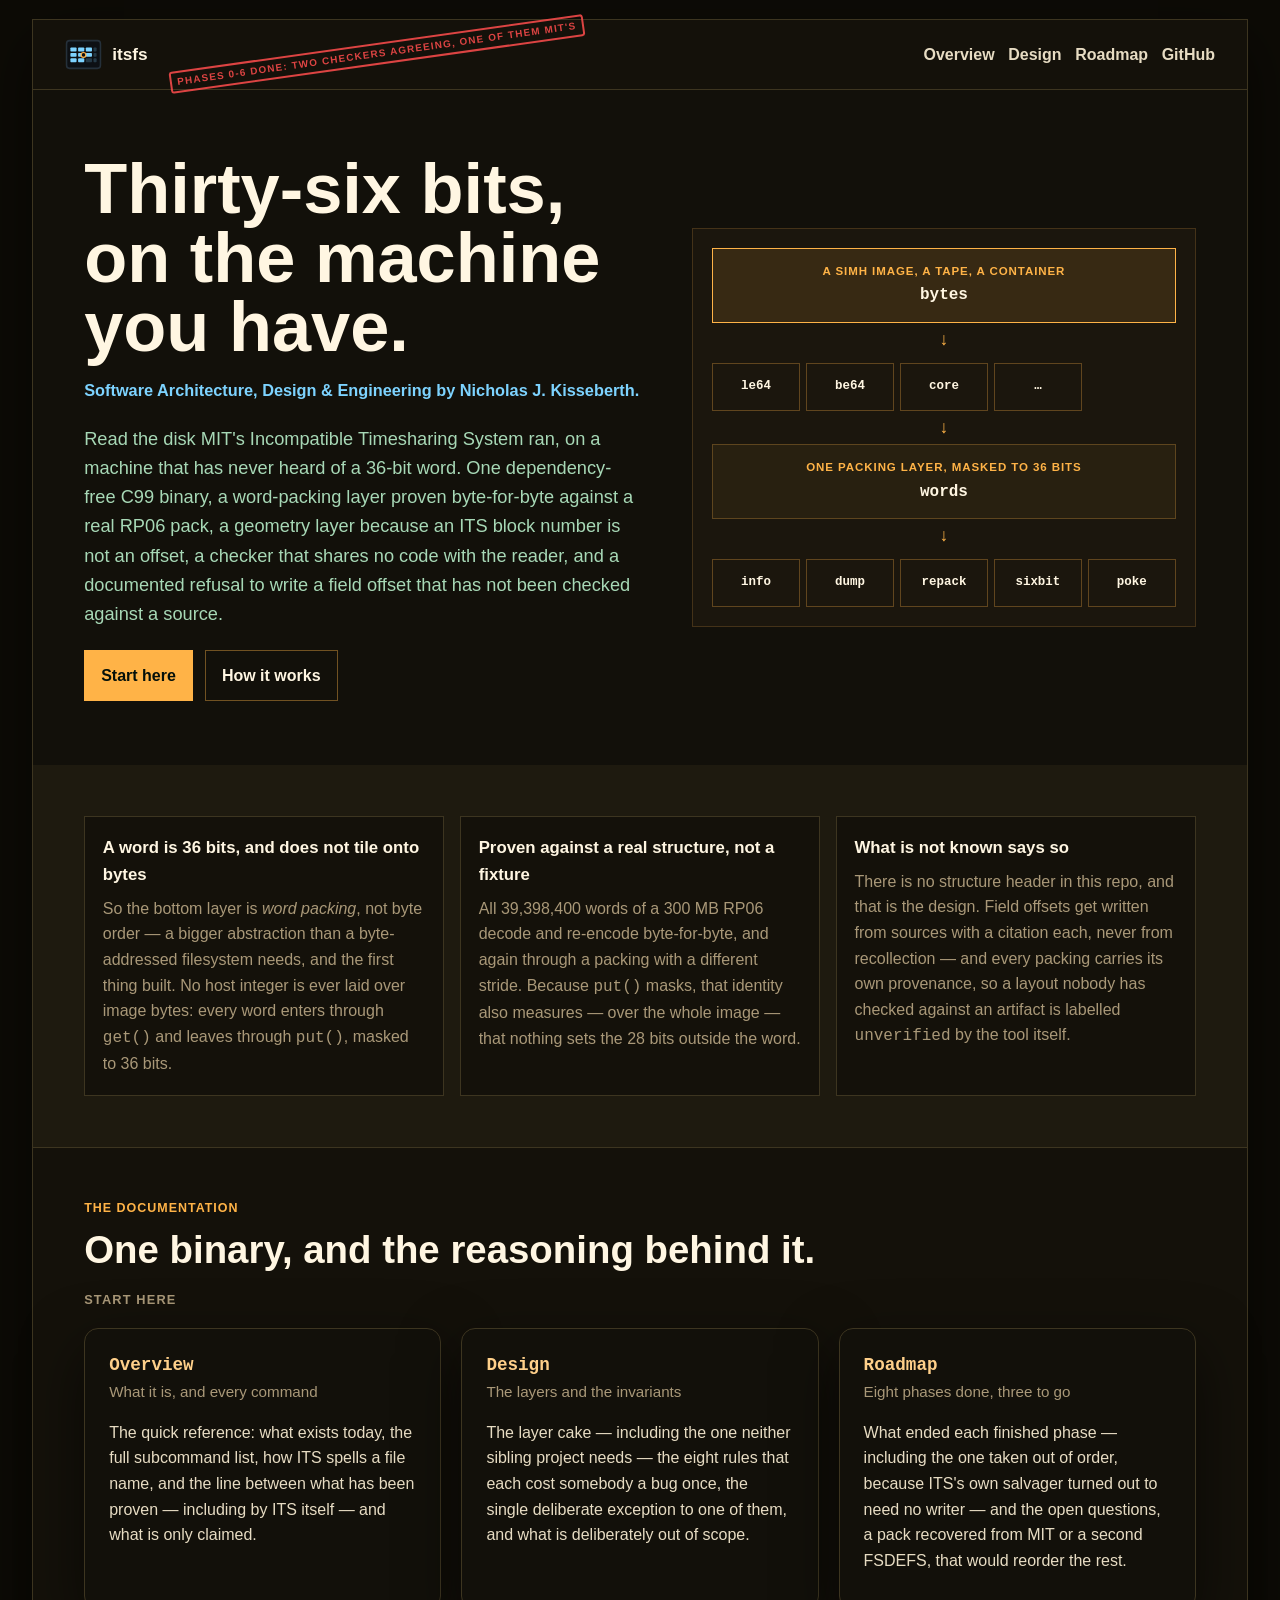
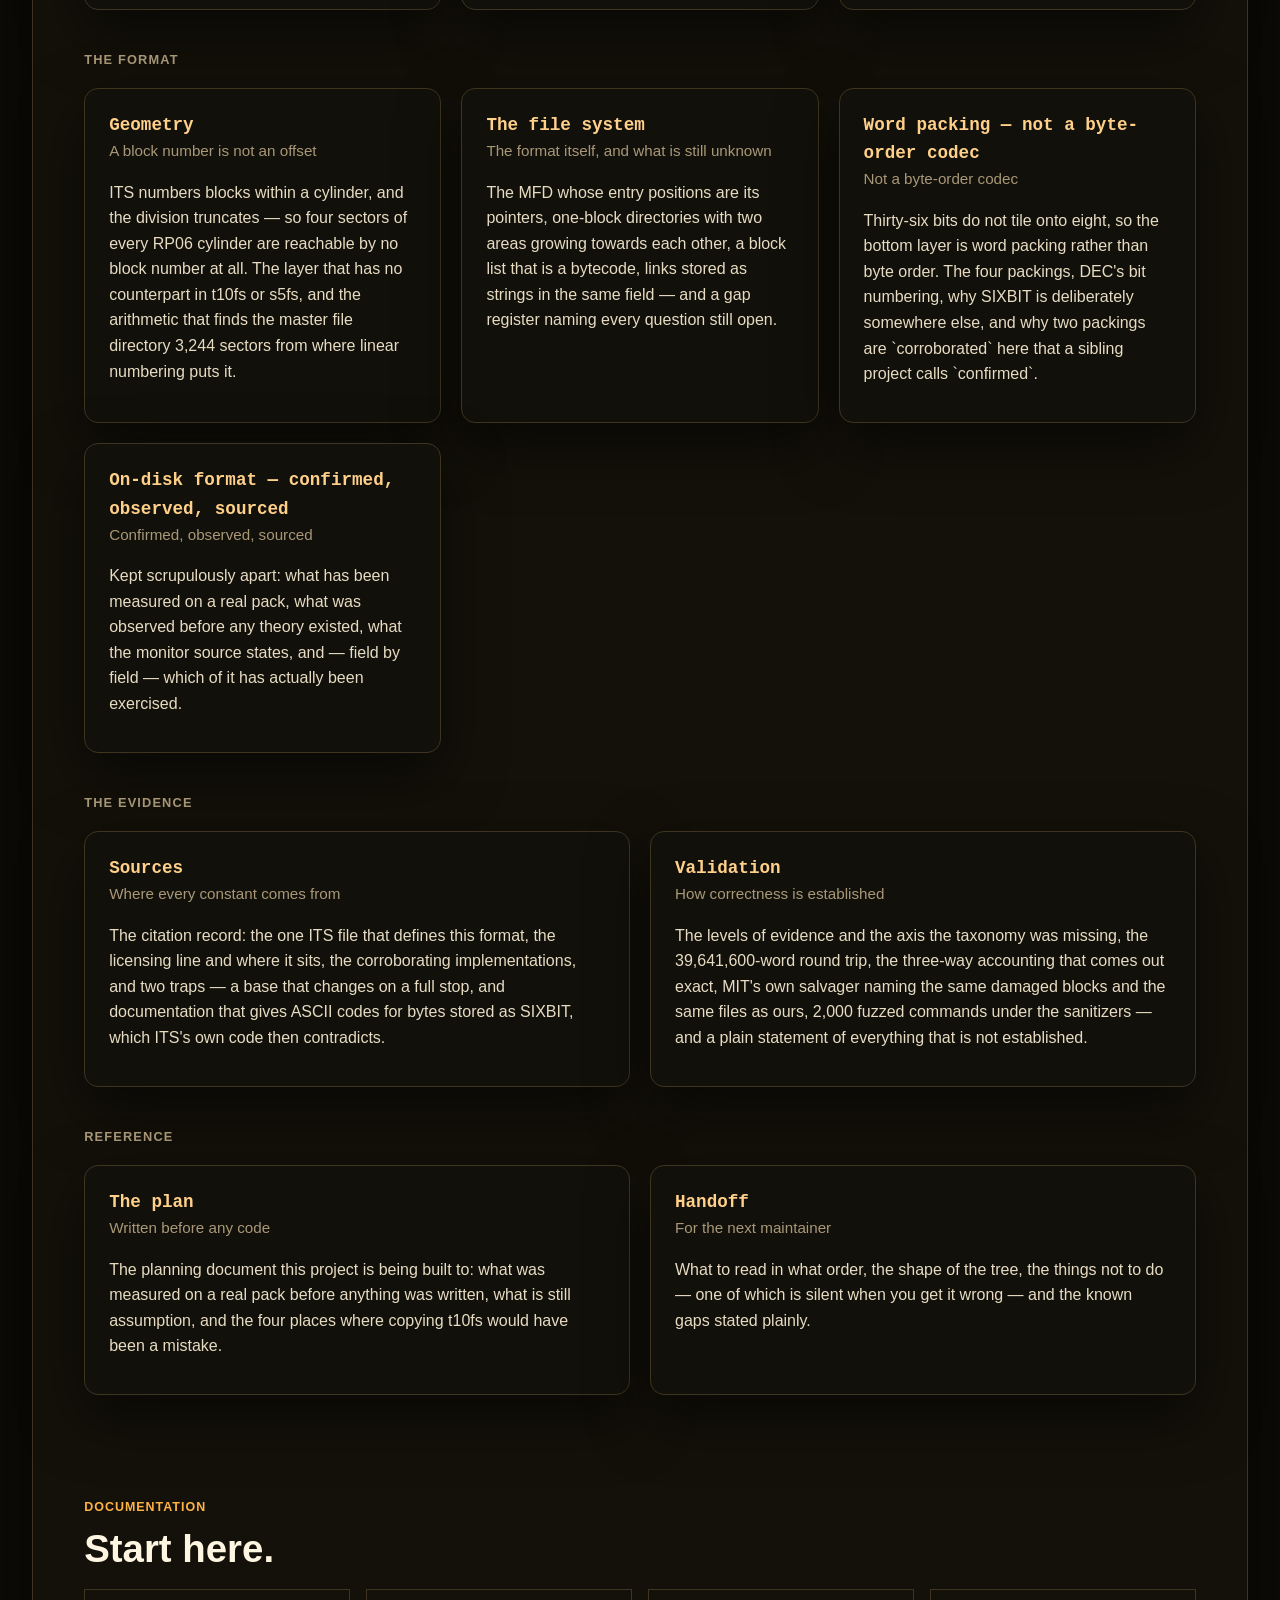
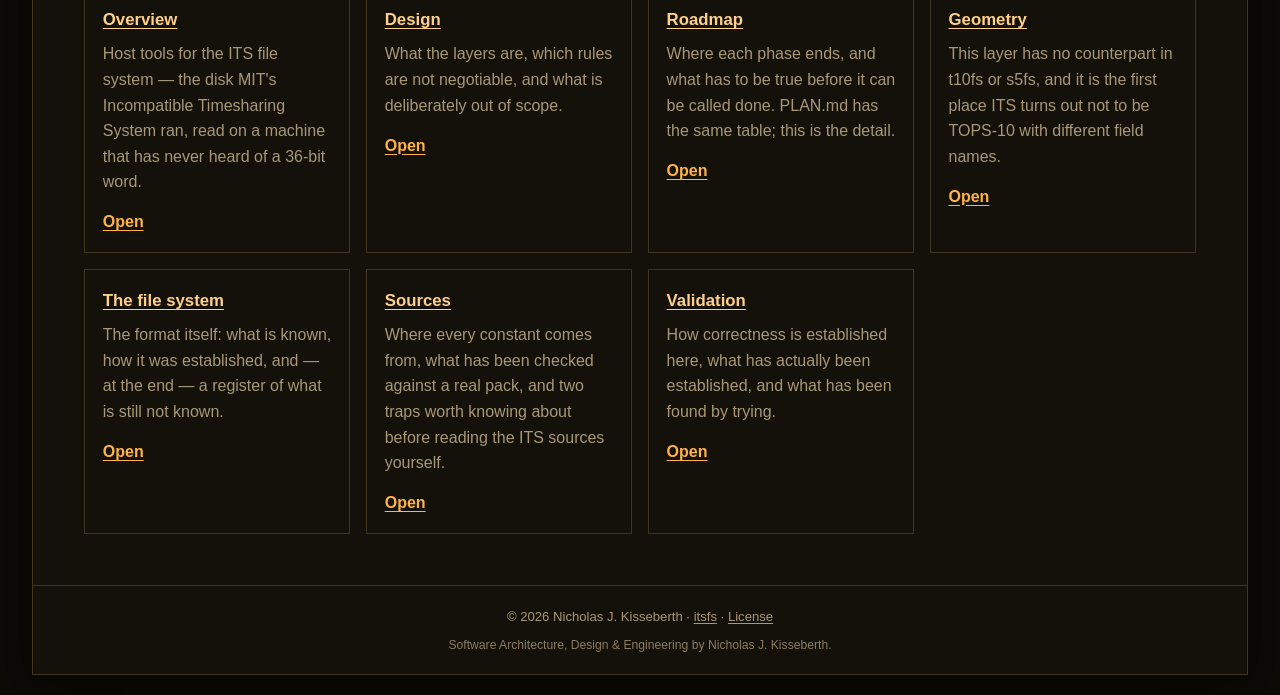
==== gh-pages/public/index.html @ bb32f574 "phase 6: manifest, verify, and a shell `manifest` fingerprints a pack -- one line per directory, fil" ====
<!doctype html>
<html lang="en">
<head>
  <meta charset="utf-8">
  <meta name="viewport" content="width=device-width, initial-scale=1">
  <title>itsfs | Tools for the TOPS-10 disk file structure</title>
  <meta name="description" content="Read the disk MIT&#x27;s Incompatible Timesharing System ran, on a machine that has never heard of a 36-bit word. One dependency-free C99 binary, a word-packing layer proven byte-for-byte against a real RP06 pack, a geometry layer because an ITS block number is not an offset, a checker that shares no code with the reader, and a documented refusal to write a field offset that has not been checked against a source.">
  <link rel="stylesheet" href="assets/site.css">
</head>
<body class="site-home">
  <a class="skip-link" href="#main-content">Skip to main content</a>
  <div class="page-shell">
    <header class="site-header">
      <a class="brand" href="index.html">
        <img class="brand__icon" src="assets/logo-itsfs.svg" alt="" aria-hidden="true">
        <span class="brand__name">itsfs</span><span class="brand__badge">phases 0-6 done: two checkers agreeing, one of them MIT&#x27;s</span>
      </a>
      <nav class="top-nav" aria-label="Primary">
        <a href="overview/index.html">Overview</a>
        <a href="design/index.html">Design</a>
        <a href="roadmap/index.html">Roadmap</a>
        <a href="https://github.com/nyxcraft/itsfs">GitHub</a>
      </nav>
    </header>

    <main id="main-content" tabindex="-1">
      <section class="hero">
        <div class="hero__copy">
          <h1>Thirty-six bits, on the machine you have.</h1>
          <div class="hero__attr"><p>Software Architecture, Design &amp; Engineering by Nicholas J. Kisseberth.</p></div>
          <p class="hero__lede">Read the disk MIT&#x27;s Incompatible Timesharing System ran, on a machine that has never heard of a 36-bit word. One dependency-free C99 binary, a word-packing layer proven byte-for-byte against a real RP06 pack, a geometry layer because an ITS block number is not an offset, a checker that shares no code with the reader, and a documented refusal to write a field offset that has not been checked against a source.</p>
          <div class="hero__actions">
            <a class="button button--primary" href="overview/index.html">Start here</a>
            <a class="button" href="design/index.html">How it works</a>
          </div>
        </div>
        <div class="hero__visual" role="img" aria-label="A disk image enters as bytes, passes through a pluggable word-packing layer that turns it into 36-bit words, and every tool above that layer sees words rather than bytes. The structure layer above it is not written yet, on purpose.">
          <div class="flow">
            <div class="flow__node flow__node--hub"><span>a SIMH image, a tape, a container</span><strong>bytes</strong></div>
            <div class="flow__arrow" aria-hidden="true">↓</div>
            <div class="flow__fan">
              <span>le64</span><span>be64</span><span>core</span><span>…</span>
            </div>
            <div class="flow__arrow" aria-hidden="true">↓</div>
            <div class="flow__node"><span>one packing layer, masked to 36 bits</span><strong>words</strong></div>
            <div class="flow__arrow" aria-hidden="true">↓</div>
            <div class="flow__fan">
              <span>info</span><span>dump</span><span>repack</span><span>sixbit</span><span>poke</span>
            </div>
          </div>
        </div>
      </section>

      <section class="feature-strip" aria-label="Core ideas">
        <article>
          <h2>A word is 36 bits, and does not tile onto bytes</h2>
          <p>So the bottom layer is <em>word packing</em>, not byte order — a bigger abstraction than a byte-addressed filesystem needs, and the first thing built. No host integer is ever laid over image bytes: every word enters through <code>get()</code> and leaves through <code>put()</code>, masked to 36 bits.</p>
        </article>
        <article>
          <h2>Proven against a real structure, not a fixture</h2>
          <p>All 39,398,400 words of a 300 MB RP06 decode and re-encode byte-for-byte, and again through a packing with a different stride. Because <code>put()</code> masks, that identity also measures — over the whole image — that nothing sets the 28 bits outside the word.</p>
        </article>
        <article>
          <h2>What is not known says so</h2>
          <p>There is no structure header in this repo, and that is the design. Field offsets get written from sources with a citation each, never from recollection — and every packing carries its own provenance, so a layout nobody has checked against an artifact is labelled <code>unverified</code> by the tool itself.</p>
        </article>
      </section>

      <section class="docs-panel">
        <div class="section-heading">
          <p class="eyebrow">The documentation</p>
          <h2>One binary, and the reasoning behind it.</h2>
        </div>
        <div class="tool-catalog">
      <section class="tool-group">
        <h3 class="tool-group__title">Start here</h3>
        <div class="tool-grid">
          <article class="tool-card">
            <h4><a href="overview/index.html">Overview</a></h4>
            <p class="tool-card__tagline">What it is, and every command</p>
            <p>The quick reference: what exists today, the full subcommand list, how ITS spells a file name, and the line between what has been proven — including by ITS itself — and what is only claimed.</p>
          </article>
          <article class="tool-card">
            <h4><a href="design/index.html">Design</a></h4>
            <p class="tool-card__tagline">The layers and the invariants</p>
            <p>The layer cake — including the one neither sibling project needs — the eight rules that each cost somebody a bug once, the single deliberate exception to one of them, and what is deliberately out of scope.</p>
          </article>
          <article class="tool-card">
            <h4><a href="roadmap/index.html">Roadmap</a></h4>
            <p class="tool-card__tagline">Eight phases done, three to go</p>
            <p>What ended each finished phase — including the one taken out of order, because ITS&#x27;s own salvager turned out to need no writer — and the open questions, a pack recovered from MIT or a second FSDEFS, that would reorder the rest.</p>
          </article>
        </div>
      </section>
      <section class="tool-group">
        <h3 class="tool-group__title">The format</h3>
        <div class="tool-grid">
          <article class="tool-card">
            <h4><a href="geometry/index.html">Geometry</a></h4>
            <p class="tool-card__tagline">A block number is not an offset</p>
            <p>ITS numbers blocks within a cylinder, and the division truncates — so four sectors of every RP06 cylinder are reachable by no block number at all. The layer that has no counterpart in t10fs or s5fs, and the arithmetic that finds the master file directory 3,244 sectors from where linear numbering puts it.</p>
          </article>
          <article class="tool-card">
            <h4><a href="filesystem/index.html">The file system</a></h4>
            <p class="tool-card__tagline">The format itself, and what is still unknown</p>
            <p>The MFD whose entry positions are its pointers, one-block directories with two areas growing towards each other, a block list that is a bytecode, links stored as strings in the same field — and a gap register naming every question still open.</p>
          </article>
          <article class="tool-card">
            <h4><a href="word-packing/index.html">Word packing — not a byte-order codec</a></h4>
            <p class="tool-card__tagline">Not a byte-order codec</p>
            <p>Thirty-six bits do not tile onto eight, so the bottom layer is word packing rather than byte order. The four packings, DEC&#x27;s bit numbering, why SIXBIT is deliberately somewhere else, and why two packings are `corroborated` here that a sibling project calls `confirmed`.</p>
          </article>
          <article class="tool-card">
            <h4><a href="on-disk-format/index.html">On-disk format — confirmed, observed, sourced</a></h4>
            <p class="tool-card__tagline">Confirmed, observed, sourced</p>
            <p>Kept scrupulously apart: what has been measured on a real pack, what was observed before any theory existed, what the monitor source states, and — field by field — which of it has actually been exercised.</p>
          </article>
        </div>
      </section>
      <section class="tool-group">
        <h3 class="tool-group__title">The evidence</h3>
        <div class="tool-grid">
          <article class="tool-card">
            <h4><a href="sources/index.html">Sources</a></h4>
            <p class="tool-card__tagline">Where every constant comes from</p>
            <p>The citation record: the one ITS file that defines this format, the licensing line and where it sits, the corroborating implementations, and two traps — a base that changes on a full stop, and documentation that gives ASCII codes for bytes stored as SIXBIT, which ITS&#x27;s own code then contradicts.</p>
          </article>
          <article class="tool-card">
            <h4><a href="validation/index.html">Validation</a></h4>
            <p class="tool-card__tagline">How correctness is established</p>
            <p>The levels of evidence and the axis the taxonomy was missing, the 39,641,600-word round trip, the three-way accounting that comes out exact, MIT&#x27;s own salvager naming the same damaged blocks and the same files as ours, 2,000 fuzzed commands under the sanitizers — and a plain statement of everything that is not established.</p>
          </article>
        </div>
      </section>
      <section class="tool-group">
        <h3 class="tool-group__title">Reference</h3>
        <div class="tool-grid">
          <article class="tool-card">
            <h4><a href="plan/index.html">The plan</a></h4>
            <p class="tool-card__tagline">Written before any code</p>
            <p>The planning document this project is being built to: what was measured on a real pack before anything was written, what is still assumption, and the four places where copying t10fs would have been a mistake.</p>
          </article>
          <article class="tool-card">
            <h4><a href="handoff/index.html">Handoff</a></h4>
            <p class="tool-card__tagline">For the next maintainer</p>
            <p>What to read in what order, the shape of the tree, the things not to do — one of which is silent when you get it wrong — and the known gaps stated plainly.</p>
          </article>
        </div>
      </section>
        </div>
      </section>

      <section class="docs-panel">
        <div class="section-heading">
          <p class="eyebrow">Documentation</p>
          <h2>Start here.</h2>
        </div>
        <div class="doc-grid">
<article class="doc-card">
  <h3><a href="overview/index.html">Overview</a></h3>
  <p>Host tools for the ITS file system — the disk MIT&#x27;s Incompatible Timesharing System ran, read on a machine that has never heard of a 36-bit word.</p>
  <a class="doc-card__link" href="overview/index.html">Open</a>
</article>
<article class="doc-card">
  <h3><a href="design/index.html">Design</a></h3>
  <p>What the layers are, which rules are not negotiable, and what is deliberately out of scope.</p>
  <a class="doc-card__link" href="design/index.html">Open</a>
</article>
<article class="doc-card">
  <h3><a href="roadmap/index.html">Roadmap</a></h3>
  <p>Where each phase ends, and what has to be true before it can be called done. PLAN.md has the same table; this is the detail.</p>
  <a class="doc-card__link" href="roadmap/index.html">Open</a>
</article>
<article class="doc-card">
  <h3><a href="geometry/index.html">Geometry</a></h3>
  <p>This layer has no counterpart in t10fs or s5fs, and it is the first place ITS turns out not to be TOPS-10 with different field names.</p>
  <a class="doc-card__link" href="geometry/index.html">Open</a>
</article>
<article class="doc-card">
  <h3><a href="filesystem/index.html">The file system</a></h3>
  <p>The format itself: what is known, how it was established, and — at the end — a register of what is still not known.</p>
  <a class="doc-card__link" href="filesystem/index.html">Open</a>
</article>
<article class="doc-card">
  <h3><a href="sources/index.html">Sources</a></h3>
  <p>Where every constant comes from, what has been checked against a real pack, and two traps worth knowing about before reading the ITS sources yourself.</p>
  <a class="doc-card__link" href="sources/index.html">Open</a>
</article>
<article class="doc-card">
  <h3><a href="validation/index.html">Validation</a></h3>
  <p>How correctness is established here, what has actually been established, and what has been found by trying.</p>
  <a class="doc-card__link" href="validation/index.html">Open</a>
</article>
        </div>
      </section>
    </main>

    <footer class="site-footer">
      <p>© 2026 Nicholas J. Kisseberth · <a href="index.html">itsfs</a> · <a href="https://github.com/nyxcraft/itsfs">License</a></p>
      <p class="site-footer__attr">Software Architecture, Design &amp; Engineering by Nicholas J. Kisseberth.</p>
    </footer>
  </div>
</body>
</html>
---- gh-pages/public/assets/site.css ----
/* itsfs docs site.
   An amber-console palette: the incandescent lamps of a PDP-10 front panel rather than s5fs's
   green phosphor, so the two sibling sites are told apart at a glance. The cyan accent is the
   halfword divider from the logo -- `lh,,rh` -- and is kept for focus rings and links, where a
   colour that is not the amber does the work of separating "attention" from "on". */
:root {
  --bg: #0d0b06;
  --paper: #14110a;
  --panel: #12100a;
  --panel-soft: #1e1a0f;
  --ink: #e7dcc3;
  --ink-bright: #fff6e2;
  --ink-soft: #a99878;
  --line: #3d3520;
  --accent: #ffb347;
  --accent-strong: #ffd08a;
  --gold: #7dd3ff;
  --stamp: #ff4d4d;
  --code: #080602;
  --shadow: 0 22px 60px rgba(0, 0, 0, .55);
  --content: 76rem;
  --font-body: "Aptos", "Segoe UI", "Helvetica Neue", Arial, sans-serif;
  --font-code: "JetBrains Mono", "SFMono-Regular", Consolas, "Liberation Mono", Menlo, monospace;
}

* {
  box-sizing: border-box;
}

html {
  scroll-behavior: smooth;
}

body {
  margin: 0;
  color: var(--ink);
  background: var(--bg);
  font-family: var(--font-body);
  line-height: 1.6;
}

a {
  color: var(--accent-strong);
  text-underline-offset: .18em;
}

a:hover {
  color: var(--accent);
}

a:focus-visible,
button:focus-visible {
  outline: 3px solid var(--gold);
  outline-offset: 3px;
}

code,
pre {
  font-family: var(--font-code);
}

.skip-link {
  position: absolute;
  left: 1rem;
  top: -5rem;
  z-index: 20;
  padding: .7rem 1rem;
  color: #04100a;
  background: var(--accent);
  border-radius: .45rem;
  font-weight: 800;
}

.skip-link:focus {
  top: 1rem;
}

.page-shell {
  width: min(calc(100% - 1.5rem), var(--content));
  margin: 1.2rem auto;
  background: var(--paper);
  border: 1px solid var(--line);
  box-shadow: var(--shadow);
}

.site-header {
  display: flex;
  align-items: center;
  justify-content: space-between;
  gap: 1rem;
  padding: 1rem clamp(1rem, 3vw, 2rem);
  border-bottom: 1px solid var(--line);
}

.site-header--compact {
  position: sticky;
  top: 0;
  z-index: 5;
  background: rgba(18, 16, 10, .92);
  backdrop-filter: blur(10px);
}

.brand {
  display: inline-flex;
  align-items: center;
  gap: .65rem;
  color: var(--ink-bright);
  text-decoration: none;
  font-weight: 800;
}

.brand__icon {
  width: 2.3rem;
  height: 2.3rem;
}

.brand__name {
  font-size: 1.08rem;
}

/* Status stamp next to the brand, on every page (site.json -> "status") -- a tilted, red,
   inked rubber-stamp look: outlined box, no fill, slightly faded. */
.brand__badge {
  display: inline-block;
  margin-left: .6rem;
  padding: .08rem .34rem;
  border: 2px solid var(--stamp);
  border-radius: 3px;
  background: transparent;
  color: var(--stamp);
  font-size: .62rem;
  font-weight: 800;
  letter-spacing: .12em;
  text-transform: uppercase;
  transform: rotate(-8deg);
  transform-origin: center;
  opacity: .85;
  vertical-align: middle;
}

.top-nav {
  display: flex;
  flex-wrap: wrap;
  gap: .3rem .85rem;
  font-weight: 700;
}

.top-nav a {
  color: var(--ink);
  text-decoration: none;
}

.top-nav a:hover {
  color: var(--accent);
}

.hero {
  min-height: 33rem;
  display: grid;
  grid-template-columns: minmax(0, 1.05fr) minmax(20rem, .95fr);
  gap: clamp(1.5rem, 4vw, 4rem);
  align-items: center;
  padding: clamp(2rem, 5vw, 5rem) clamp(1rem, 4vw, 4rem);
  color: var(--ink-bright);
  background: var(--panel);
}

.eyebrow {
  margin: 0 0 .7rem;
  color: var(--accent);
  font-weight: 800;
  text-transform: uppercase;
  letter-spacing: .08em;
  font-size: .78rem;
}

.hero h1 {
  margin: 0;
  max-width: 15ch;
  font-size: clamp(2.4rem, 5.5vw, 4.8rem);
  line-height: .98;
  letter-spacing: 0;
}

.hero__lede {
  max-width: 42rem;
  color: #a7d8b6;
  font-size: 1.14rem;
}

.hero__actions {
  display: flex;
  flex-wrap: wrap;
  gap: .75rem;
  margin-top: 1.4rem;
}

.hero__attr {
  margin: 1rem 0 1.3rem;
}

.hero__attr p {
  margin: 0;
  font-size: .85rem;
  color: var(--ink-soft);
}

.hero__attr p:first-child {        /* the author line — the promotional one */
  font-size: 1.02rem;
  font-weight: 700;
  color: var(--gold);
  margin-bottom: .15rem;
}

.button {
  display: inline-flex;
  align-items: center;
  min-height: 2.75rem;
  padding: .72rem 1rem;
  border: 1px solid rgba(255, 179, 71, .4);
  color: var(--ink-bright);
  text-decoration: none;
  font-weight: 800;
}

.button--primary {
  background: var(--accent);
  color: #04100a;
  border-color: var(--accent);
}

.hero__visual {
  position: relative;
  padding: 1.2rem;
  border: 1px solid rgba(255, 179, 71, .18);
  background: rgba(255, 179, 71, .04);
}

.flow {
  display: grid;
  gap: .5rem;
}

.flow__node {
  border: 1px solid rgba(255, 179, 71, .25);
  background: rgba(255, 179, 71, .06);
  padding: .8rem 1rem;
  text-align: center;
}

.flow__node span {
  display: block;
  color: var(--accent);
  font-size: .72rem;
  font-weight: 800;
  text-transform: uppercase;
  letter-spacing: .08em;
}

.flow__node strong {
  display: block;
  margin-top: .2rem;
  color: var(--ink-bright);
  font-size: 1rem;
  font-family: var(--font-code);
}

.flow__node--hub {
  border-color: var(--accent);
  background: rgba(255, 179, 71, .12);
}

.flow__arrow {
  text-align: center;
  color: var(--accent);
  font-size: 1.1rem;
  line-height: 1;
}

.flow__fan {
  display: grid;
  grid-template-columns: repeat(5, 1fr);
  gap: .4rem;
  margin-top: .4rem;
}

.flow__fan span {
  display: grid;
  place-items: center;
  min-height: 3rem;
  border: 1px solid rgba(255, 179, 71, .3);
  color: var(--ink-bright);
  font-weight: 800;
  font-size: .78rem;
  font-family: var(--font-code);
}

.feature-strip,
.docs-panel {
  padding: clamp(1.5rem, 4vw, 3.5rem) clamp(1rem, 4vw, 4rem);
}

.feature-strip {
  display: grid;
  grid-template-columns: repeat(3, 1fr);
  gap: 1rem;
  background: var(--panel-soft);
  border-bottom: 1px solid var(--line);
}

.feature-strip article,
.doc-card {
  border: 1px solid var(--line);
  background: var(--paper);
  padding: 1.1rem;
}

.feature-strip h2,
.doc-card h3 {
  margin: 0 0 .45rem;
  font-size: 1.05rem;
  color: var(--ink-bright);
}

.feature-strip p,
.doc-card p {
  margin: 0;
  color: var(--ink-soft);
}

.section-heading h2 {
  margin: 0 0 1.2rem;
  font-size: clamp(1.8rem, 3vw, 3rem);
  line-height: 1.06;
  color: var(--ink-bright);
}

.doc-grid {
  display: grid;
  grid-template-columns: repeat(auto-fit, minmax(15rem, 1fr));
  gap: 1rem;
}

.doc-card__link {
  display: inline-block;
  margin-top: .9rem;
  font-weight: 800;
  color: var(--accent);
}

.docs-layout {
  display: grid;
  grid-template-columns: 18rem minmax(0, 1fr);
  align-items: start;
}

.docs-sidebar {
  position: sticky;
  top: 4.8rem;
  max-height: calc(100vh - 5rem);
  overflow: auto;
  padding: 1rem;
  border-right: 1px solid var(--line);
}

.docs-sidebar__eyebrow {
  margin: 0 0 .75rem;
  color: var(--accent);
  font-weight: 900;
  text-transform: uppercase;
  font-size: .75rem;
}

.docs-article {
  min-width: 0;
  padding: clamp(1.2rem, 4vw, 3.5rem);
}

.docs-article__header {
  padding-bottom: 1.2rem;
  border-bottom: 1px solid var(--line);
  margin-bottom: 1.5rem;
}

.docs-article h1 {
  margin: 0;
  font-size: clamp(2.2rem, 5vw, 4rem);
  line-height: 1;
  color: var(--ink-bright);
}

.docs-article__summary {
  max-width: 48rem;
  color: var(--ink-soft);
  font-size: 1.08rem;
}

.docs-article__source {
  margin: .5rem 0 0;
  color: #6f9a7d;
  font-size: .9rem;
}

/* Left-rail "On this page" section nav. */
.section-nav__list {
  list-style: none;
  margin: 0;
  padding: 0;
  display: grid;
  gap: .1rem;
}

.section-nav__link {
  display: block;
  padding: .35rem .55rem;
  border-left: 2px solid transparent;
  color: var(--ink);
  text-decoration: none;
  font-size: .9rem;
  line-height: 1.3;
}

.section-nav__link--l3 {
  padding-left: 1.5rem;
  font-size: .84rem;
  color: var(--ink-soft);
}

.section-nav__link:hover {
  color: var(--accent);
}

.section-nav__link.is-active {
  color: var(--accent);
  border-left-color: var(--accent);
  background: var(--panel-soft);
}

/* Section viewer: one panel per H2, shown one at a time. Takes effect only once the script
   adds .js-sections, so with JavaScript off every section stays visible (the full page). */
.prose.js-sections .doc-section {
  display: none;
}

.prose.js-sections .doc-section.is-active {
  display: block;
}

.doc-section [id] {
  scroll-margin-top: 5.5rem;  /* clear the sticky header when jumping to an anchor */
}

.prose {
  max-width: 54rem;
}

.prose h2 {
  margin-top: 2rem;
  font-size: 1.75rem;
  line-height: 1.14;
  color: var(--ink-bright);
}

.prose h3 {
  margin-top: 1.5rem;
  font-size: 1.22rem;
  color: var(--ink-bright);
}

.prose p,
.prose li {
  color: var(--ink);
}

.prose a {
  color: var(--accent-strong);
}

.prose table {
  width: 100%;
  border-collapse: collapse;
  margin: 1rem 0;
  font-size: .94rem;
  display: block;
  overflow-x: auto;
}

.prose th,
.prose td {
  border: 1px solid var(--line);
  padding: .55rem .65rem;
  vertical-align: top;
}

.prose th {
  background: var(--panel-soft);
  color: var(--ink-bright);
  text-align: left;
}

.prose pre {
  overflow-x: auto;
  padding: 1rem;
  background: var(--code);
  color: var(--ink);
  border: 1px solid var(--line);
}

.prose code {
  font-size: .92em;
}

.prose :not(pre) > code {
  padding: .1rem .25rem;
  background: rgba(255, 179, 71, .1);
  color: var(--accent-strong);
}

.prose img {
  display: block;
  max-width: 100%;
  height: auto;
  margin: 1.25rem 0;
  border: 1px solid var(--line);
  border-radius: 3px;
}

@media (max-width: 900px) {
  .hero,
  .feature-strip,
  .docs-layout {
    grid-template-columns: 1fr;
  }

  .hero {
    min-height: 0;
  }

  .docs-sidebar {
    position: static;
    max-height: none;
    border-right: 0;
    border-bottom: 1px solid var(--line);
  }
}

@media (max-width: 560px) {
  .page-shell {
    width: 100%;
    margin: 0;
    border-left: 0;
    border-right: 0;
  }

  .site-header {
    align-items: flex-start;
    flex-direction: column;
  }

  .hero h1 {
    font-size: 2.4rem;
  }

  .flow__fan {
    grid-template-columns: repeat(3, 1fr);
  }
}

/* Breadcrumb trail (a band below the header on doc / page views) */
.breadcrumbs {
  display: flex;
  align-items: center;
  gap: .5rem;
  padding: .7rem clamp(1rem, 3vw, 2rem);
  border-bottom: 1px solid var(--line);
  font-size: .82rem;
  color: var(--ink-soft);
}

.breadcrumbs a {
  color: var(--ink-soft);
  text-decoration: none;
}

.breadcrumbs a:hover {
  color: var(--accent);
}

.breadcrumbs [aria-current="page"] {
  color: var(--ink);
}

.breadcrumbs__sep {
  color: var(--line);
}

/* Copyright footer (foot of the page-shell card, on every page) */
.site-footer {
  padding: 1.25rem clamp(1rem, 3vw, 2rem);
  border-top: 1px solid var(--line);
  color: var(--ink-soft);
  font-size: .82rem;
  text-align: center;
}

.site-footer p {
  margin: 0;
}

.site-footer__attr {
  margin-top: .55rem !important;
  font-size: .76rem;
  line-height: 1.5;
  opacity: .8;
}

.site-footer a {
  color: var(--ink-soft);
}

.site-footer a:hover {
  color: var(--accent);
}

/* ---- document catalog: the pages grouped by role -------------------------- */

.tool-catalog {
  display: flex;
  flex-direction: column;
  gap: 2.5rem;
}

.tool-group__title {
  margin: 0 0 1.1rem;
  font-size: .8rem;
  text-transform: uppercase;
  letter-spacing: .09em;
  font-weight: 600;
  color: var(--ink-soft);
}

.tool-grid {
  display: grid;
  grid-template-columns: repeat(auto-fit, minmax(19rem, 1fr));
  gap: 1.25rem;
}

.tool-card {
  background: var(--panel);
  border: 1px solid var(--line);
  border-radius: 14px;
  padding: 1.4rem 1.5rem 1.2rem;
  box-shadow: var(--shadow);
}

.tool-card h3,
.tool-card h4 {
  margin: 0;
  font-family: var(--font-code);
  font-size: 1.1rem;
  color: var(--accent-strong);
}

.tool-card h4 a {
  color: inherit;
  text-decoration: none;
}

.tool-card h4 a:hover {
  text-decoration: underline;
}

.tool-card__tagline {
  margin: .2rem 0 .9rem;
  color: var(--ink-soft);
  font-size: .95rem;
}

.tool-card p {
  margin: 0 0 1rem;
}

.tool-card__links {
  margin: 1rem 0 0;
  padding-top: .9rem;
  border-top: 1px solid var(--line);
  font-size: .9rem;
  color: var(--ink-soft);
}

.tool-card__links a {
  text-decoration: none;
}

.tool-card__links a:hover {
  text-decoration: underline;
}
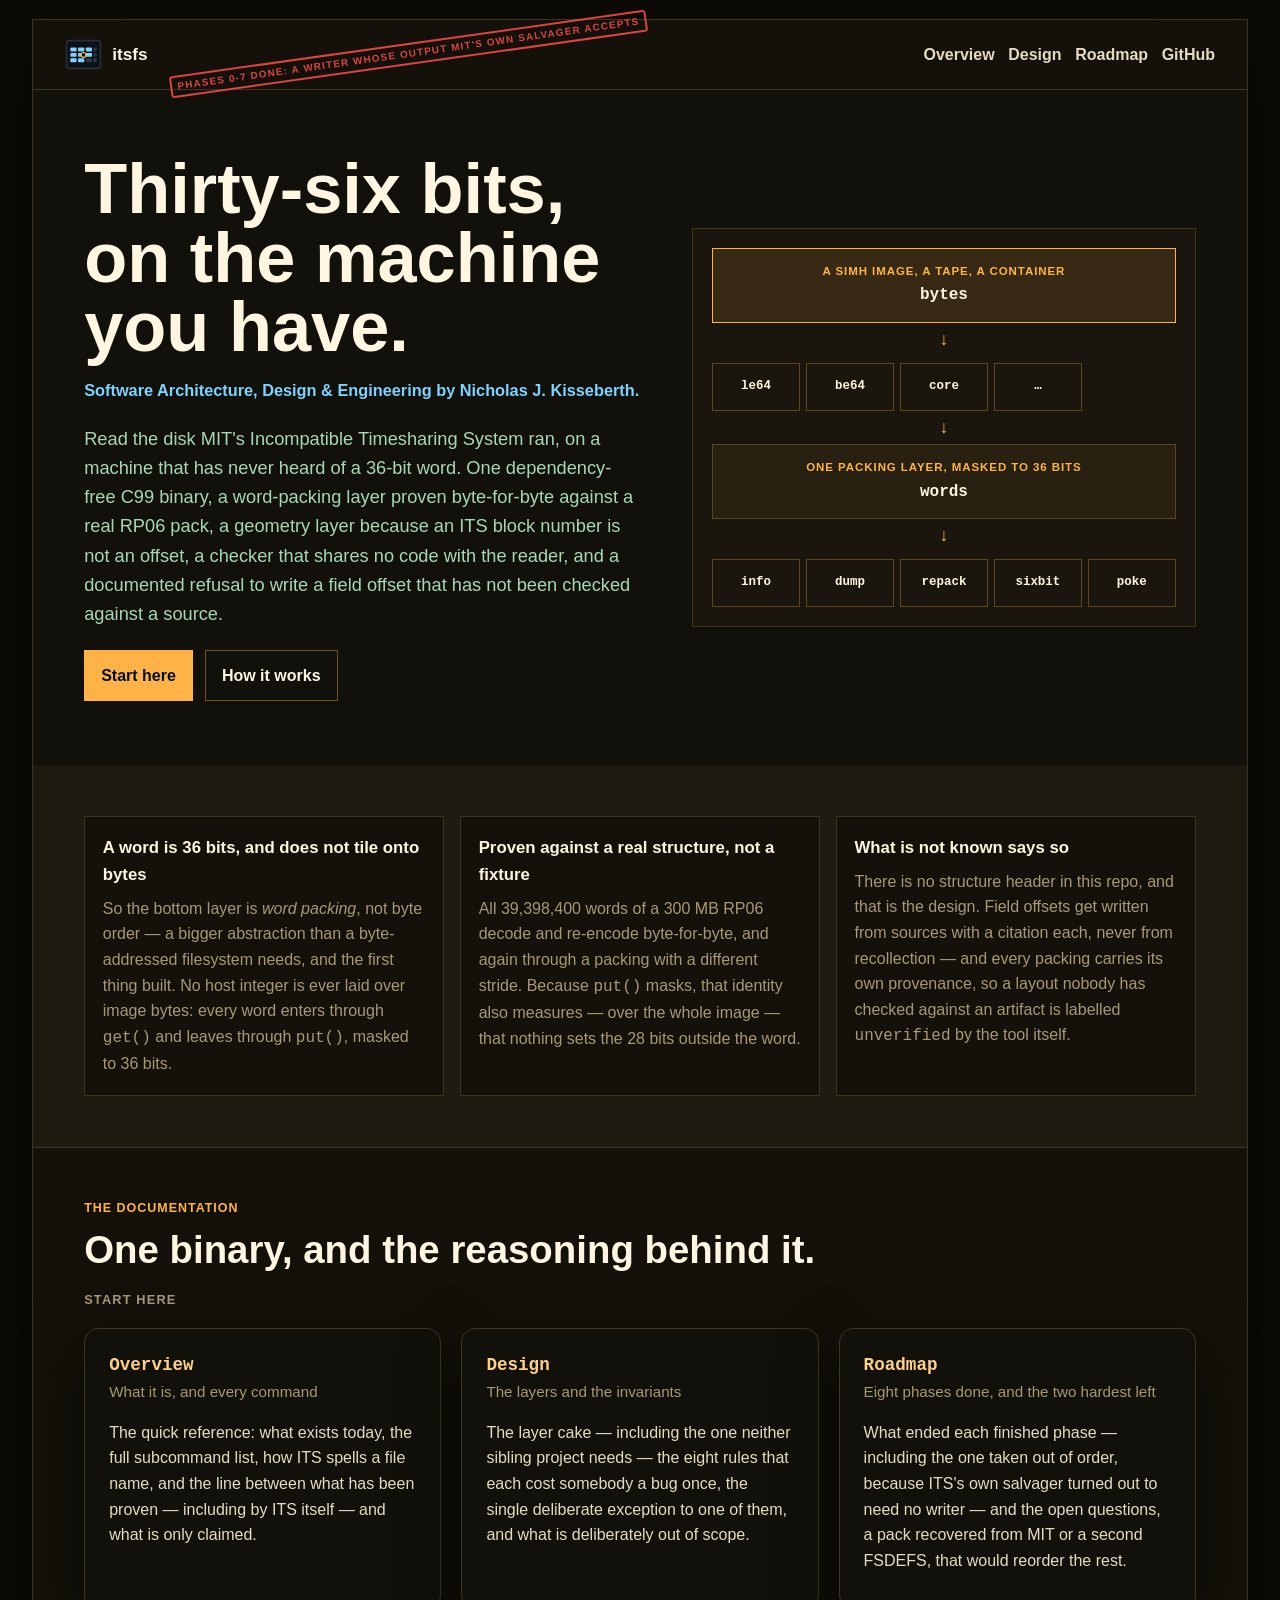
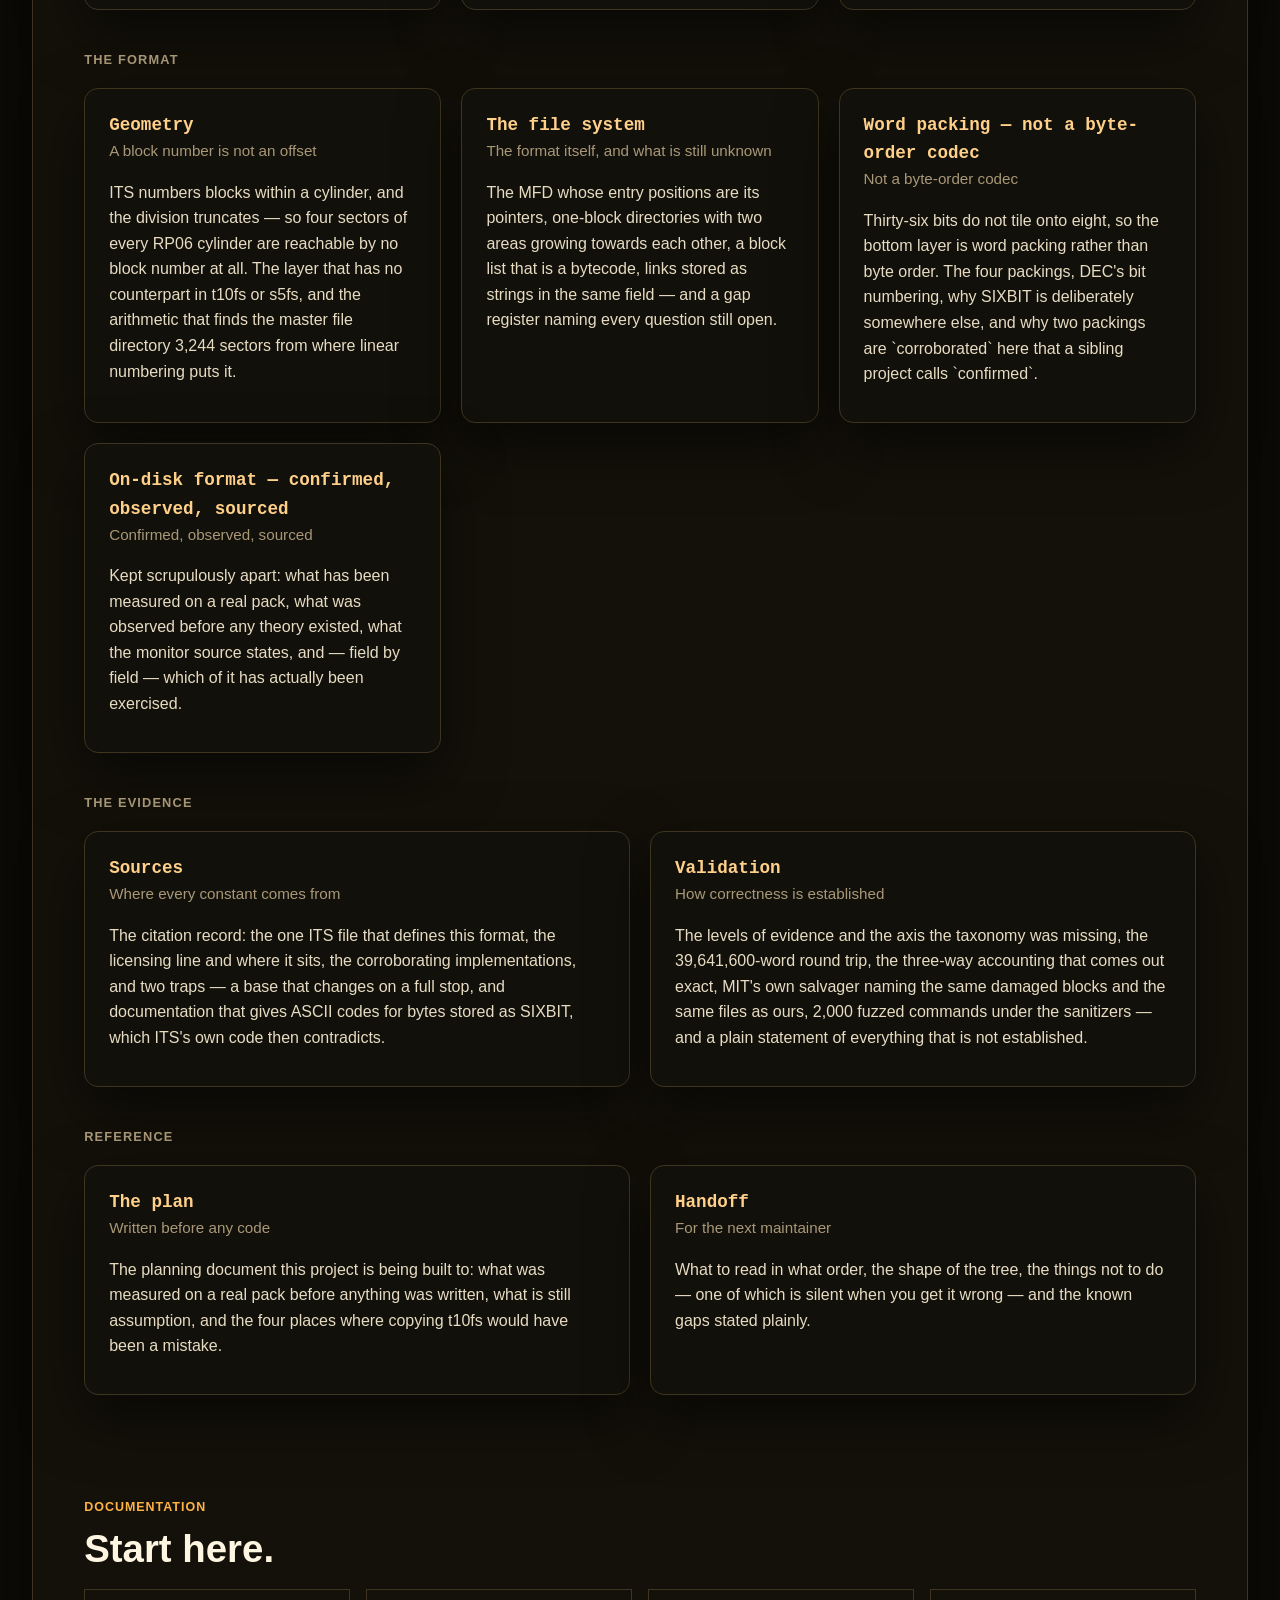
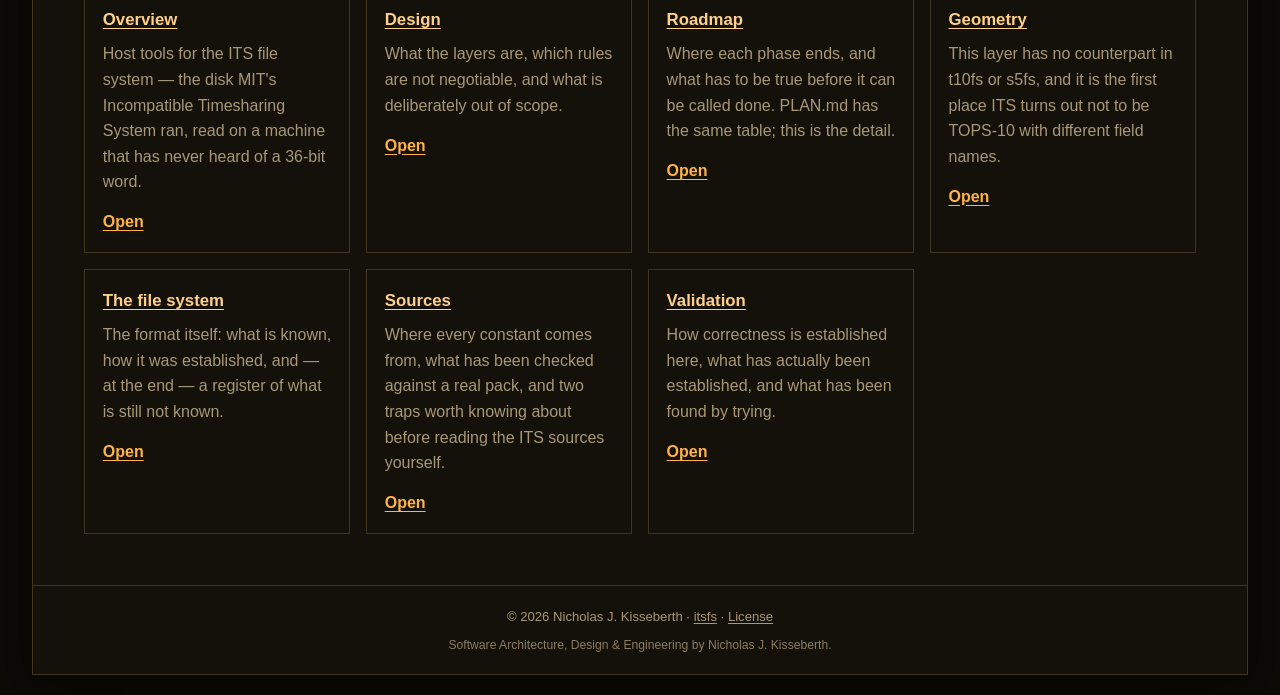
==== commit 6726b975: "phase 7: a writer, and ITS's own salvager accepts what it makes `put` and `del`, and every word they" ====
--- a/gh-pages/public/index.html
+++ b/gh-pages/public/index.html
@@ -13,7 +13,7 @@
     <header class="site-header">
       <a class="brand" href="index.html">
         <img class="brand__icon" src="assets/logo-itsfs.svg" alt="" aria-hidden="true">
-        <span class="brand__name">itsfs</span><span class="brand__badge">phases 0-6 done: two checkers agreeing, one of them MIT&#x27;s</span>
+        <span class="brand__name">itsfs</span><span class="brand__badge">phases 0-7 done: a writer whose output MIT&#x27;s own salvager accepts</span>
       </a>
       <nav class="top-nav" aria-label="Primary">
         <a href="overview/index.html">Overview</a>
@@ -87,7 +87,7 @@
           </article>
           <article class="tool-card">
             <h4><a href="roadmap/index.html">Roadmap</a></h4>
-            <p class="tool-card__tagline">Eight phases done, three to go</p>
+            <p class="tool-card__tagline">Eight phases done, and the two hardest left</p>
             <p>What ended each finished phase — including the one taken out of order, because ITS&#x27;s own salvager turned out to need no writer — and the open questions, a pack recovered from MIT or a second FSDEFS, that would reorder the rest.</p>
           </article>
         </div>
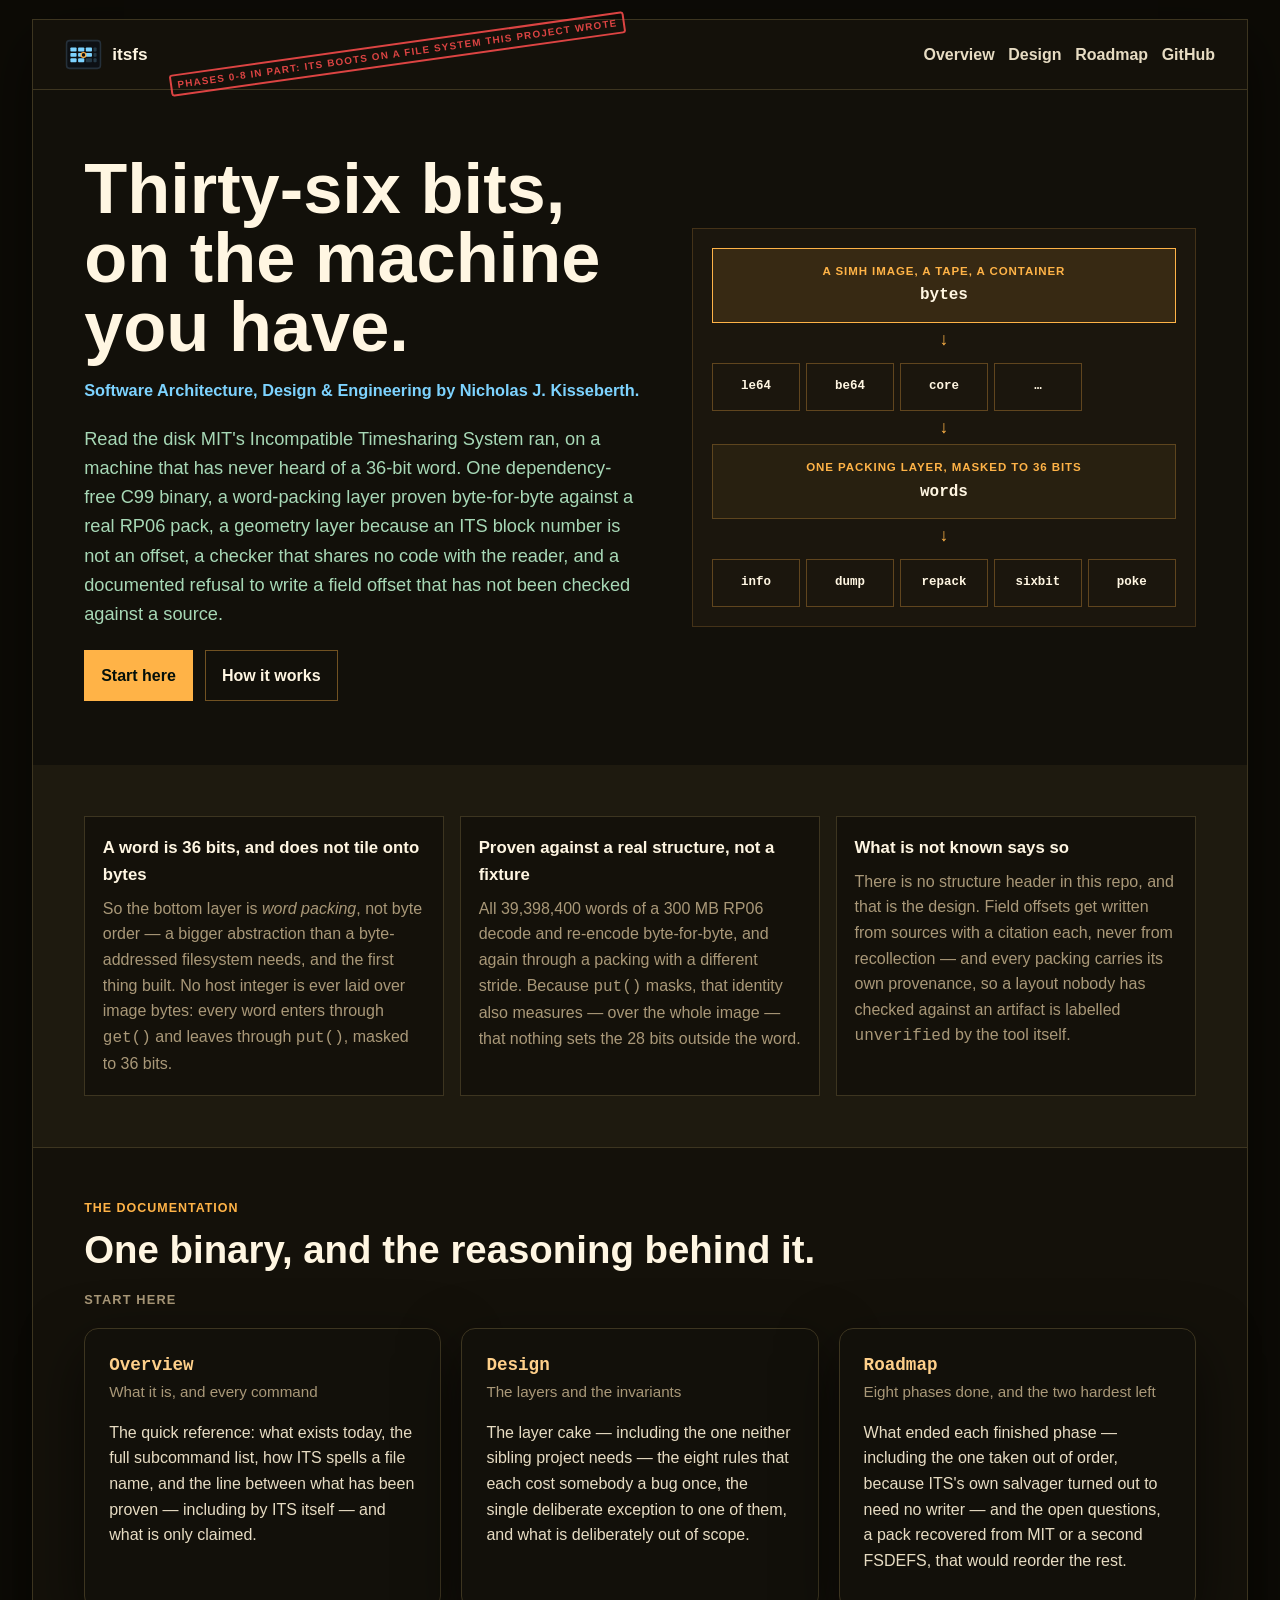
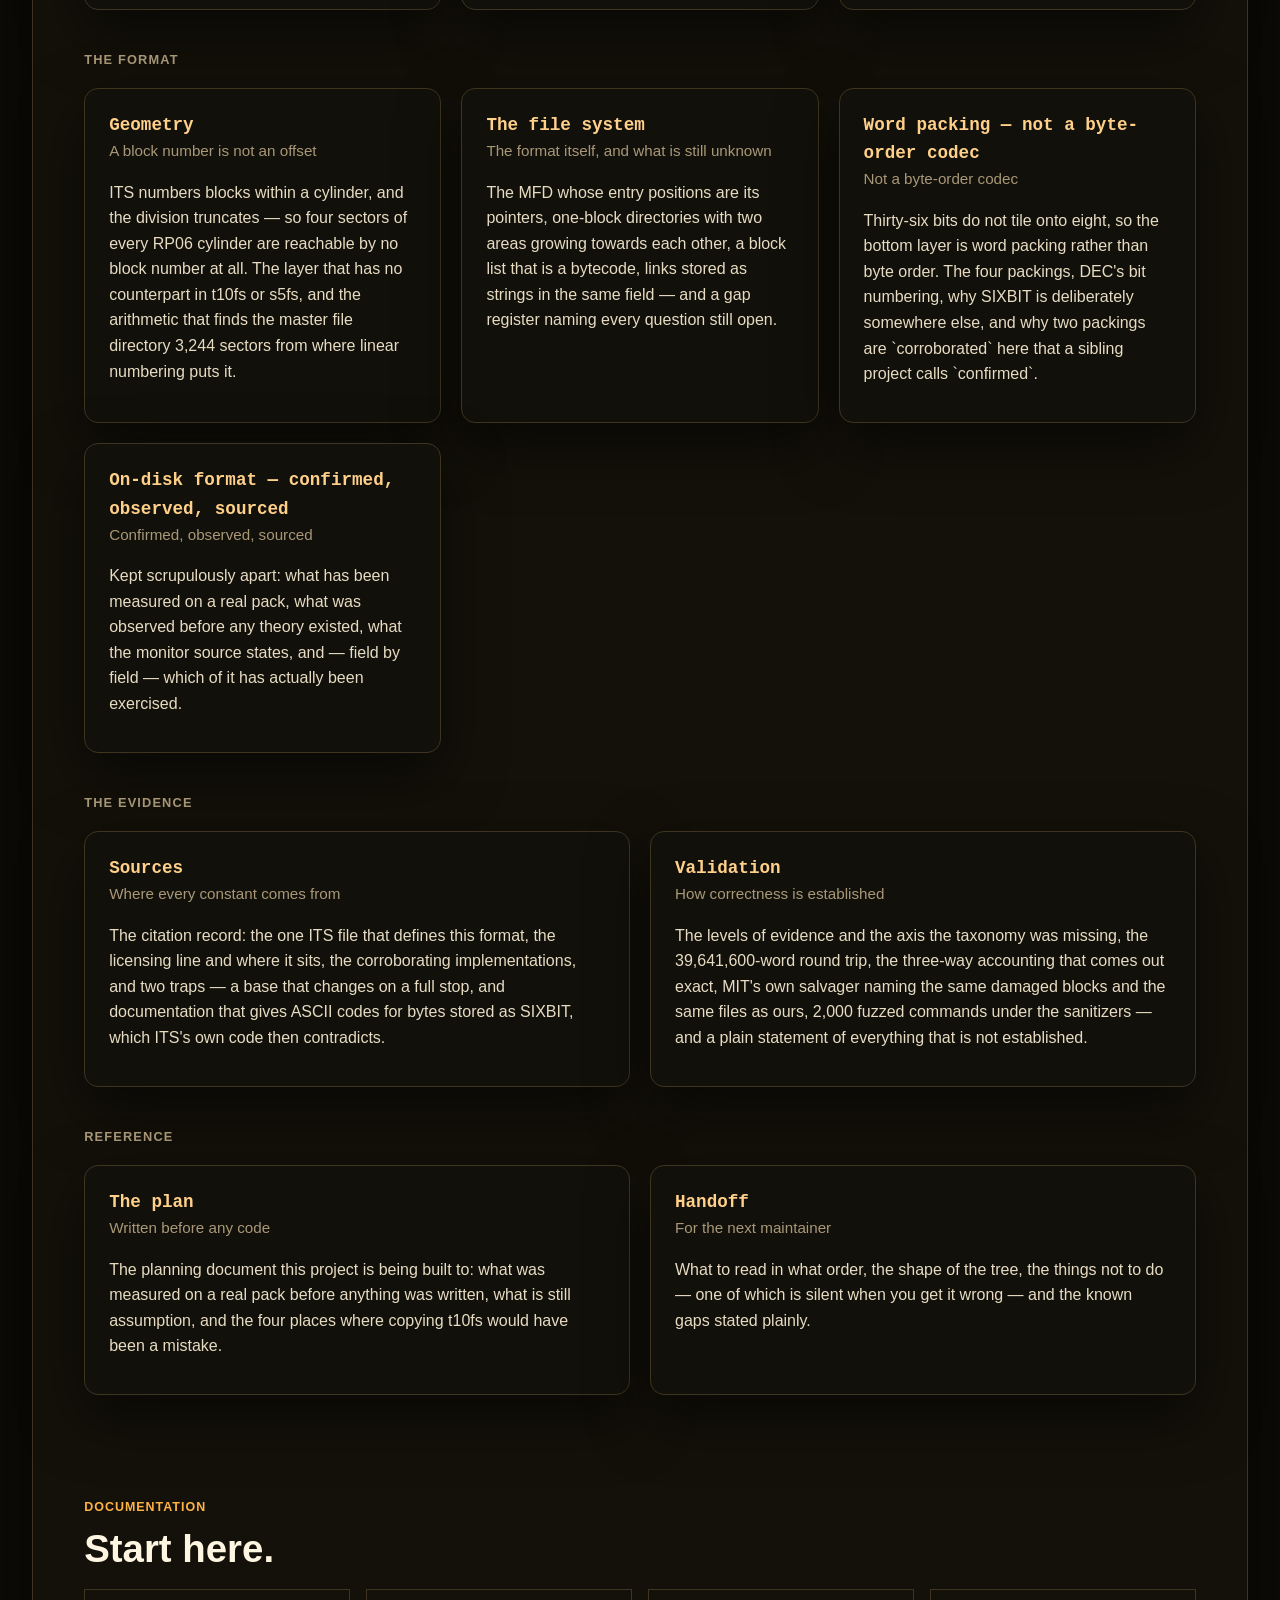
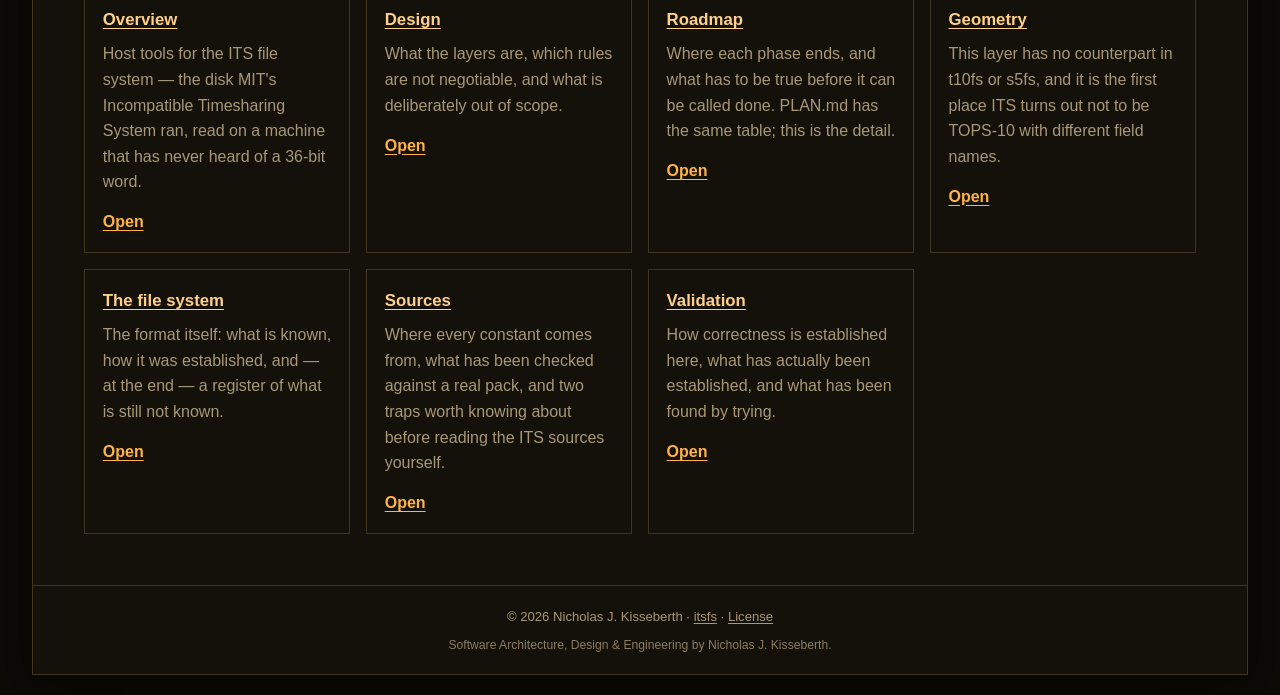
==== commit 9746783b: "phase 8, in part: ITS boots on a file system this project wrote Three of phase 8's four things now e" ====
--- a/gh-pages/public/index.html
+++ b/gh-pages/public/index.html
@@ -13,7 +13,7 @@
     <header class="site-header">
       <a class="brand" href="index.html">
         <img class="brand__icon" src="assets/logo-itsfs.svg" alt="" aria-hidden="true">
-        <span class="brand__name">itsfs</span><span class="brand__badge">phases 0-7 done: a writer whose output MIT&#x27;s own salvager accepts</span>
+        <span class="brand__name">itsfs</span><span class="brand__badge">phases 0-8 in part: ITS boots on a file system this project wrote</span>
       </a>
       <nav class="top-nav" aria-label="Primary">
         <a href="overview/index.html">Overview</a>
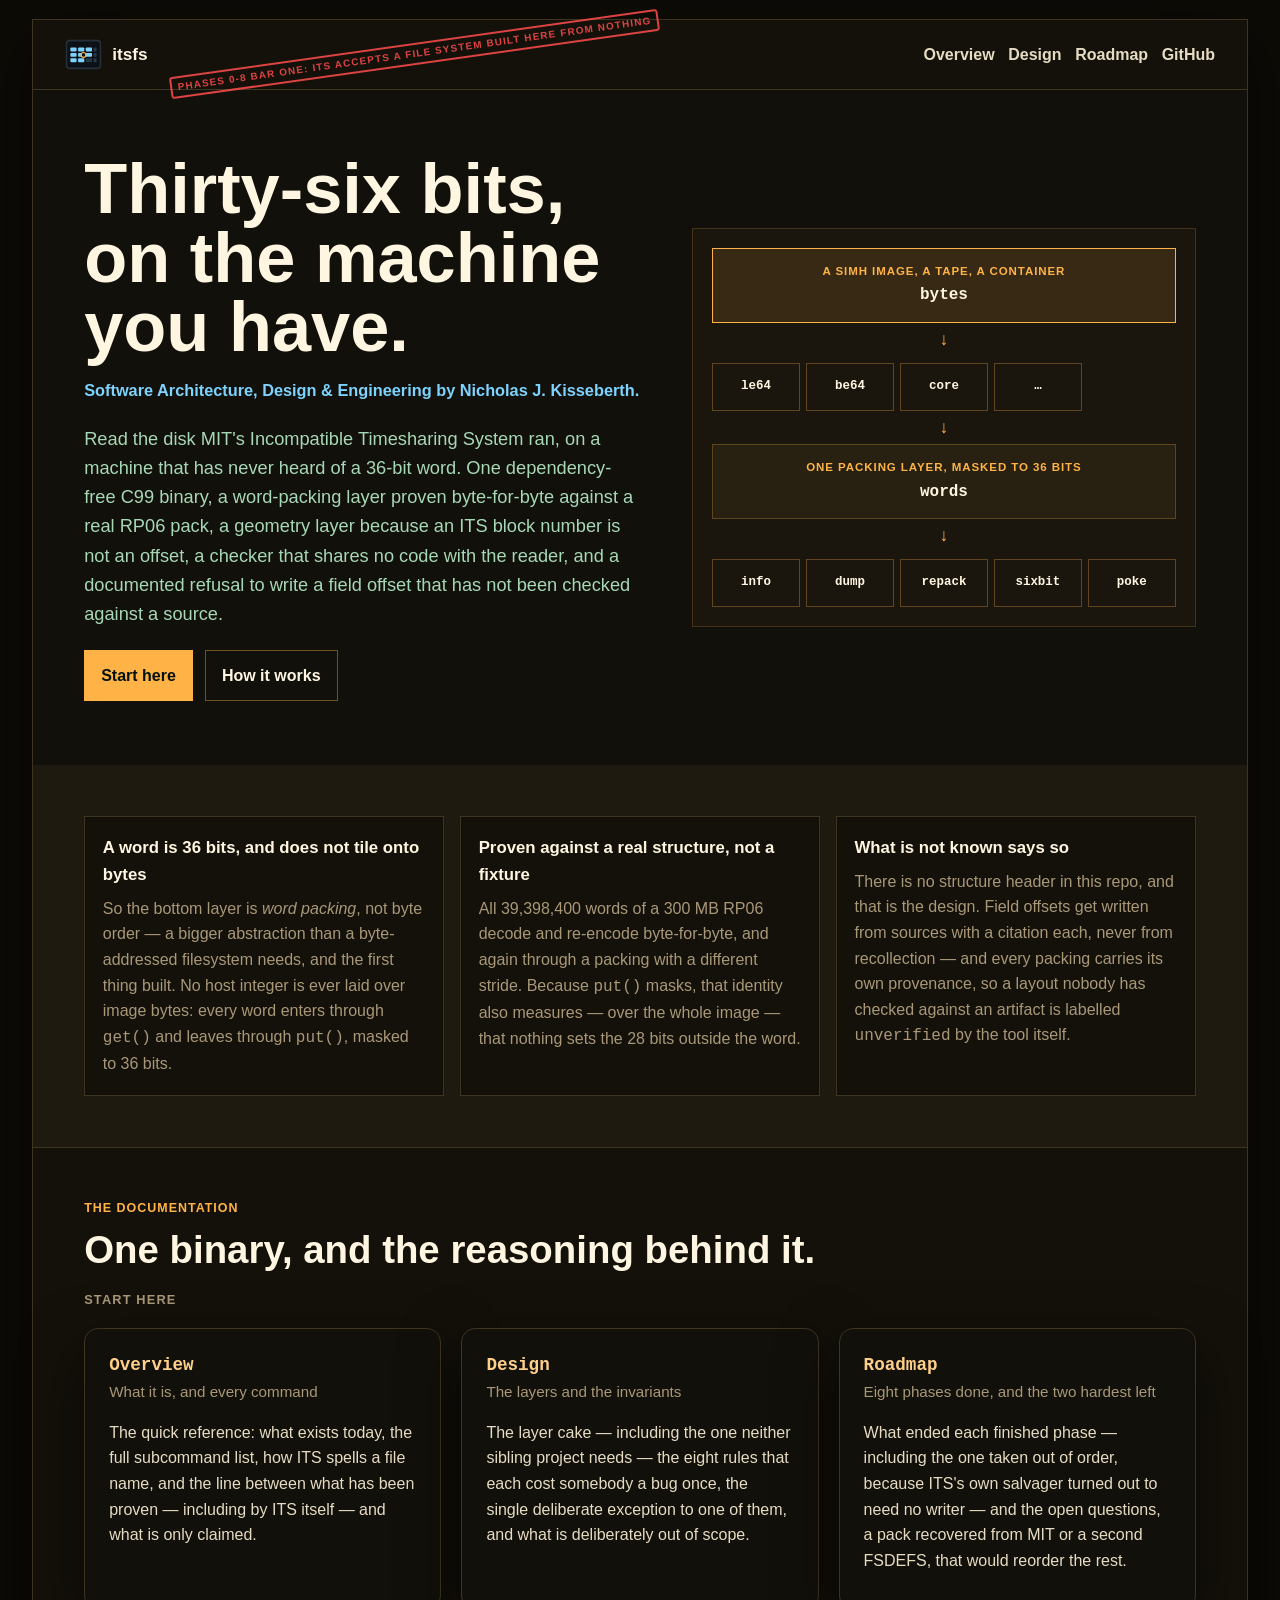
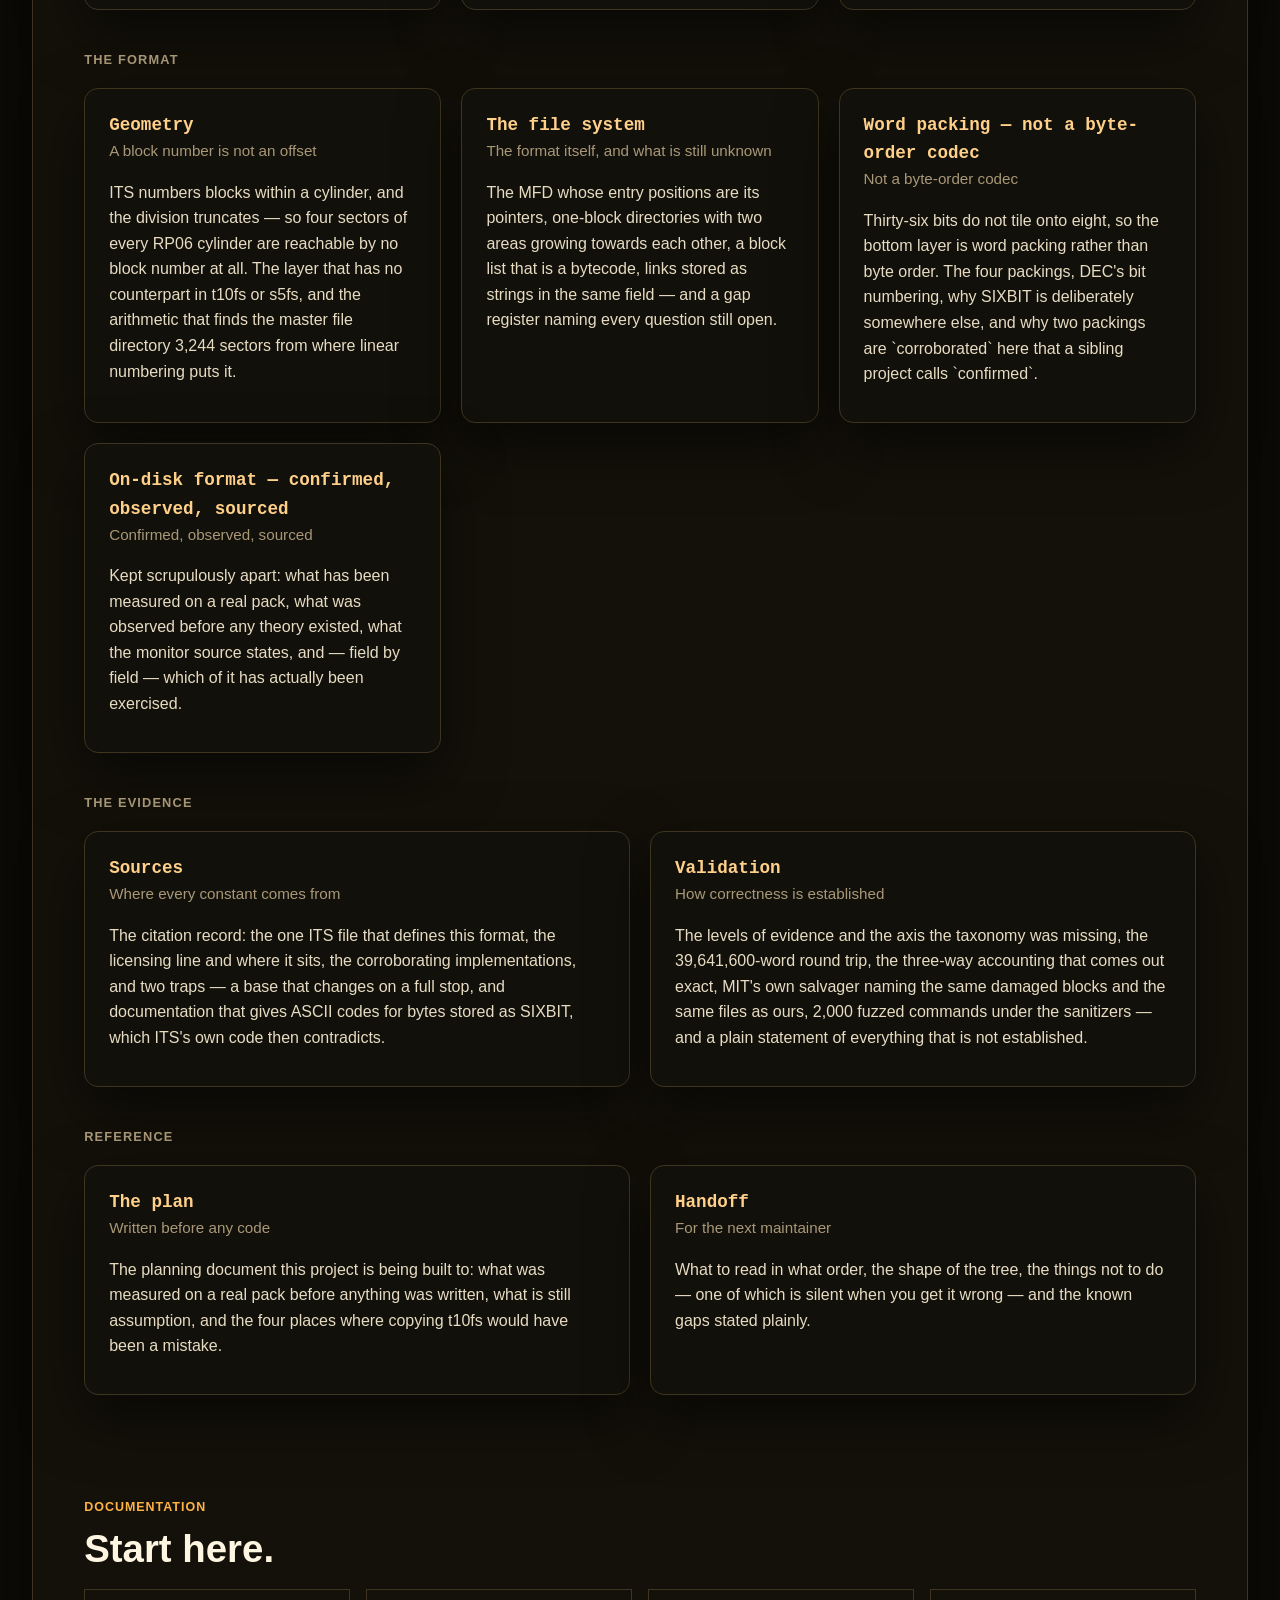
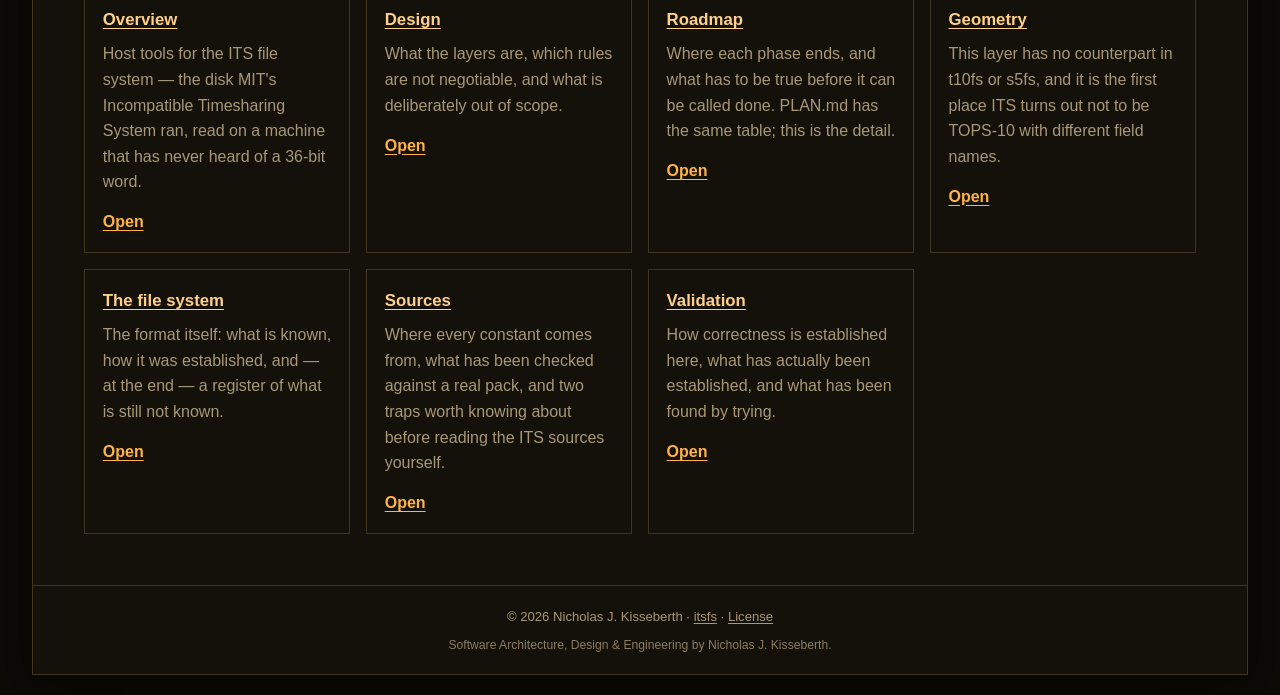
==== commit 065c4b05: "mkdir and mkfs: ITS reads a directory, and a whole file system, made from nothing Squashed from 2 ad" ====
--- a/gh-pages/public/index.html
+++ b/gh-pages/public/index.html
@@ -13,7 +13,7 @@
     <header class="site-header">
       <a class="brand" href="index.html">
         <img class="brand__icon" src="assets/logo-itsfs.svg" alt="" aria-hidden="true">
-        <span class="brand__name">itsfs</span><span class="brand__badge">phases 0-8 in part: ITS boots on a file system this project wrote</span>
+        <span class="brand__name">itsfs</span><span class="brand__badge">phases 0-8 bar one: ITS accepts a file system built here from nothing</span>
       </a>
       <nav class="top-nav" aria-label="Primary">
         <a href="overview/index.html">Overview</a>
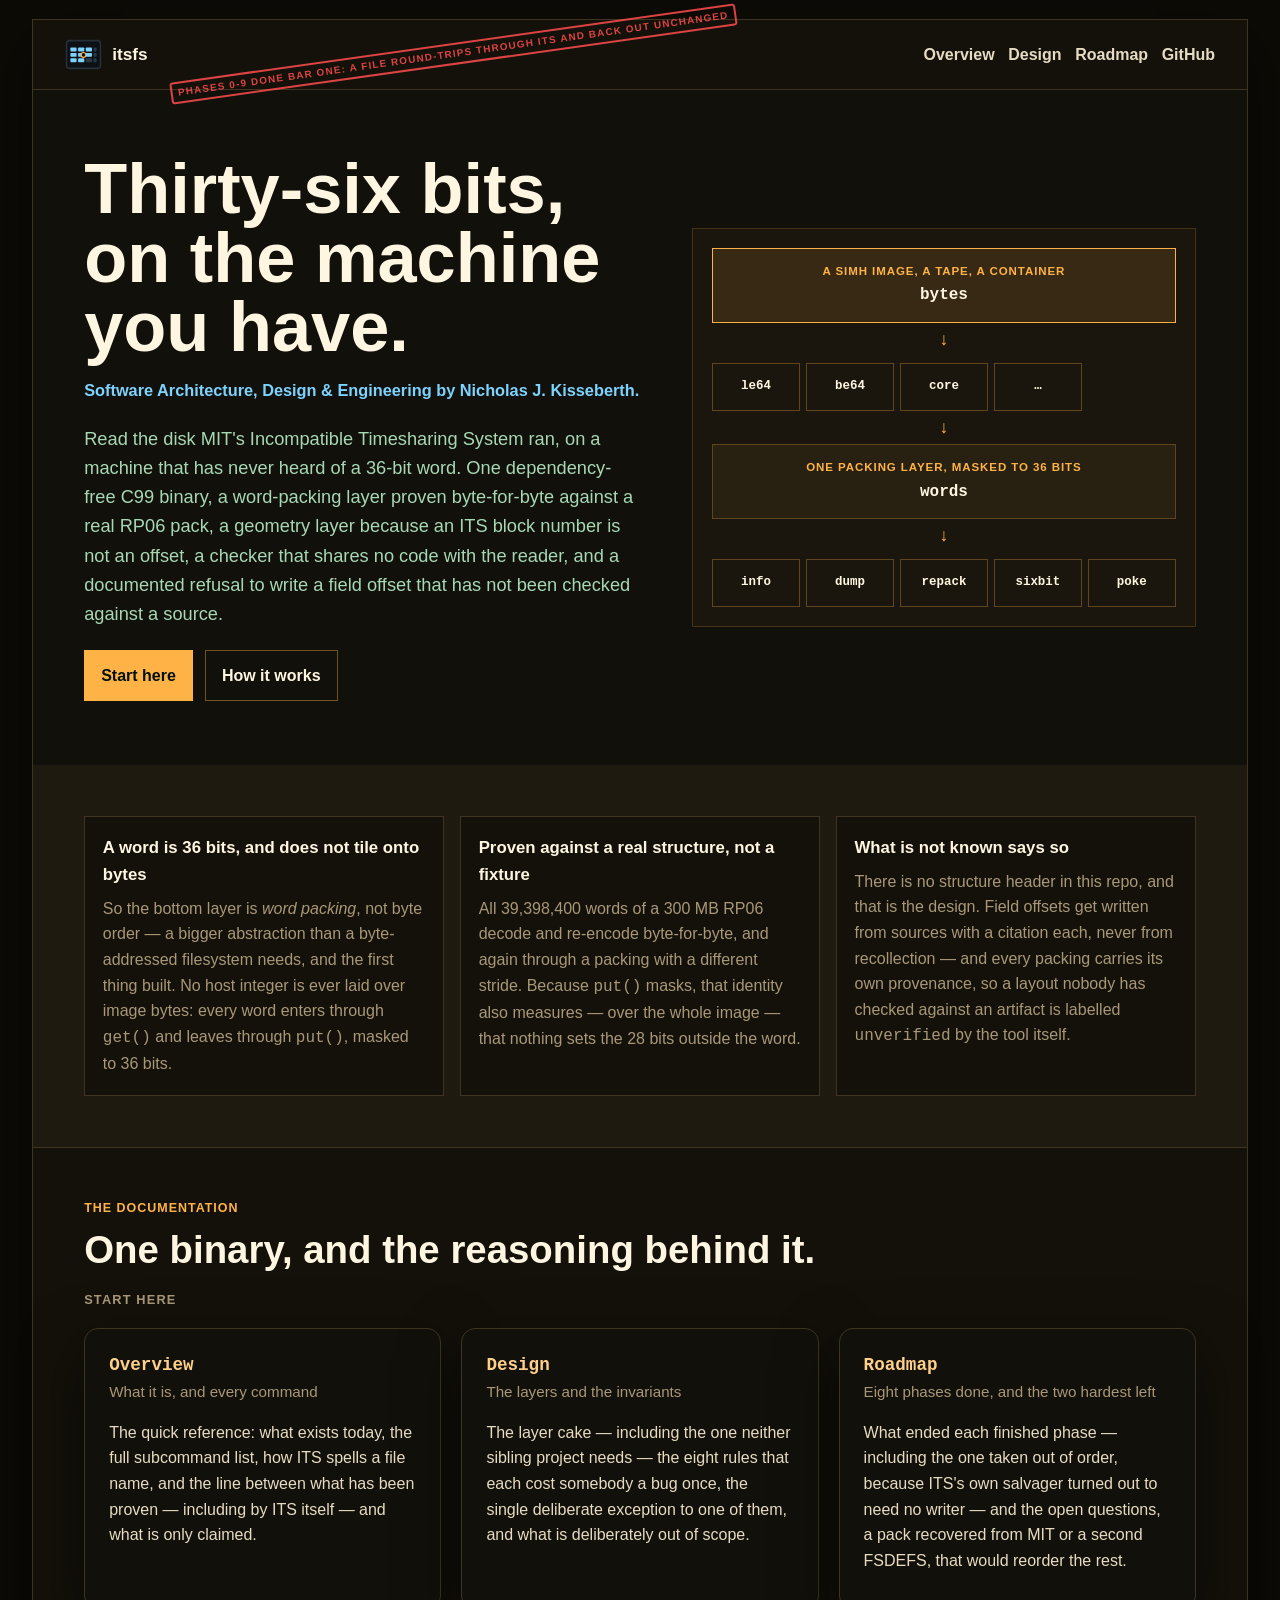
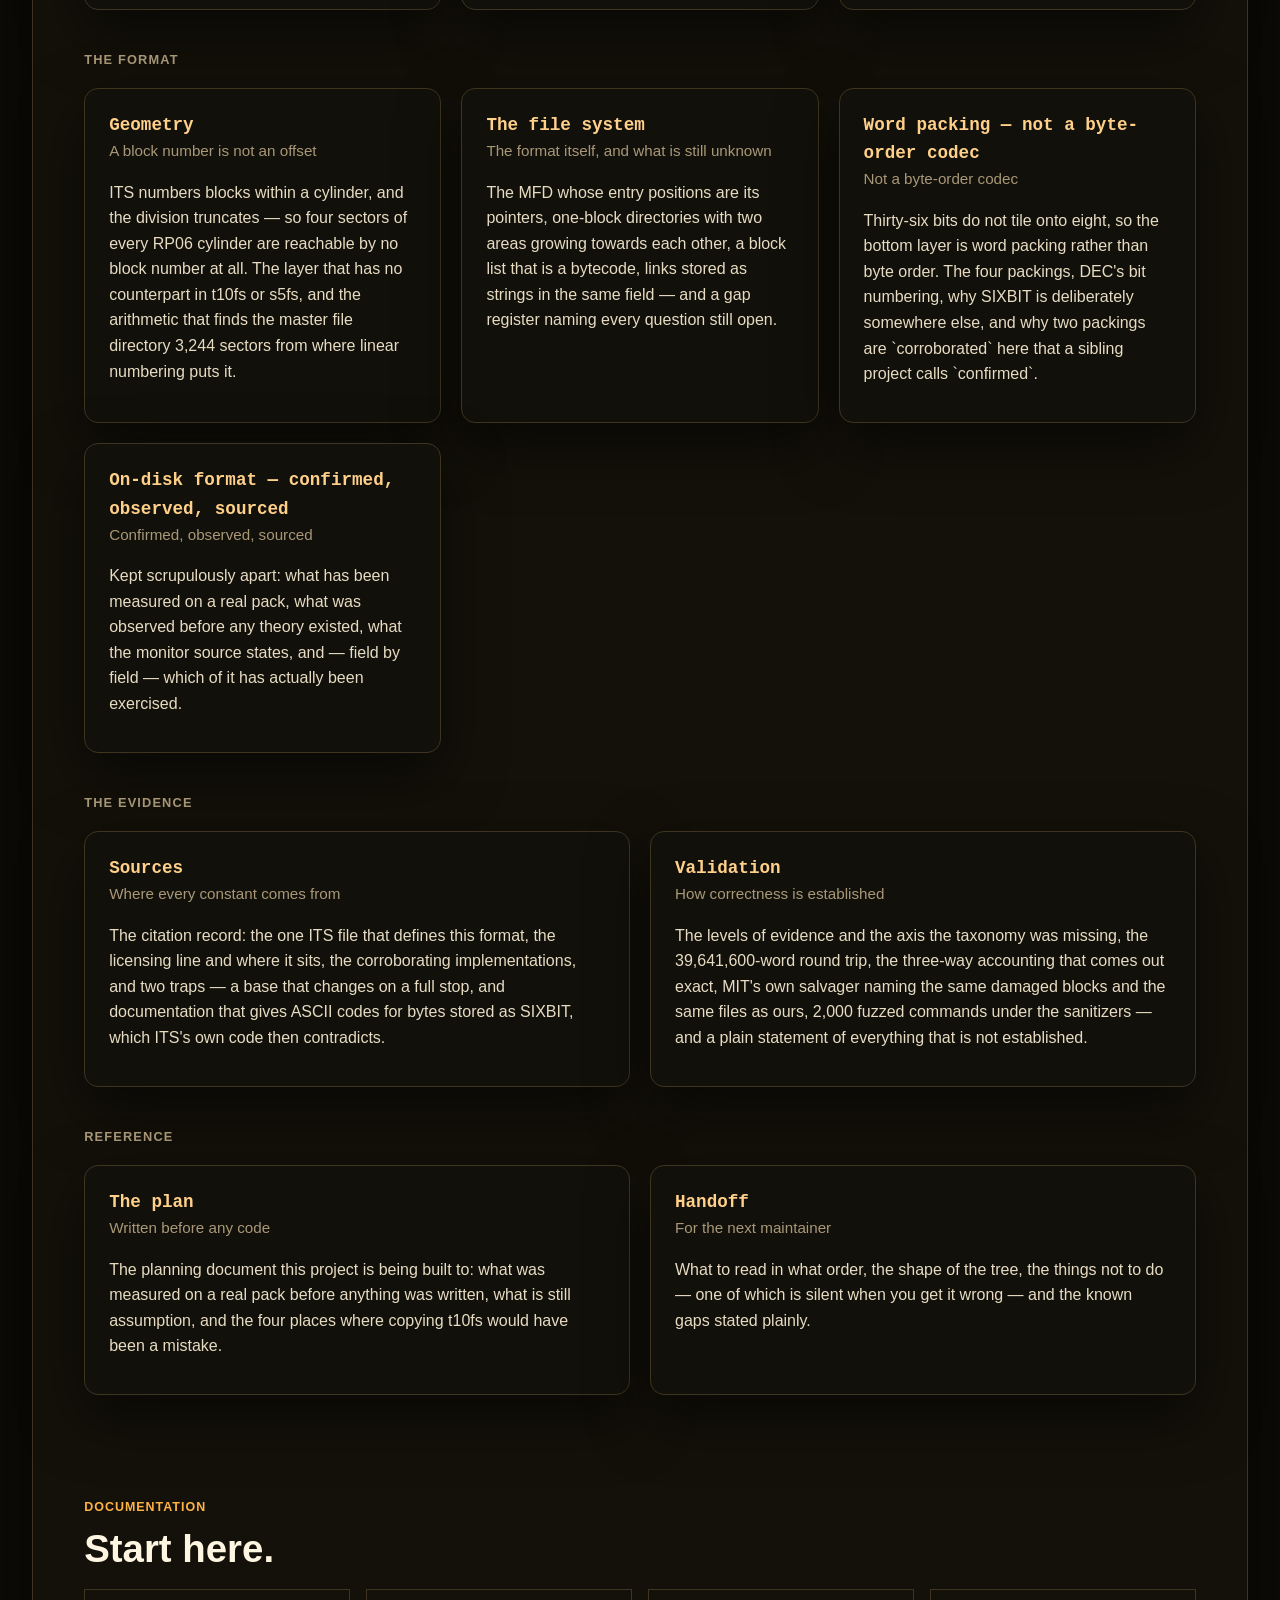
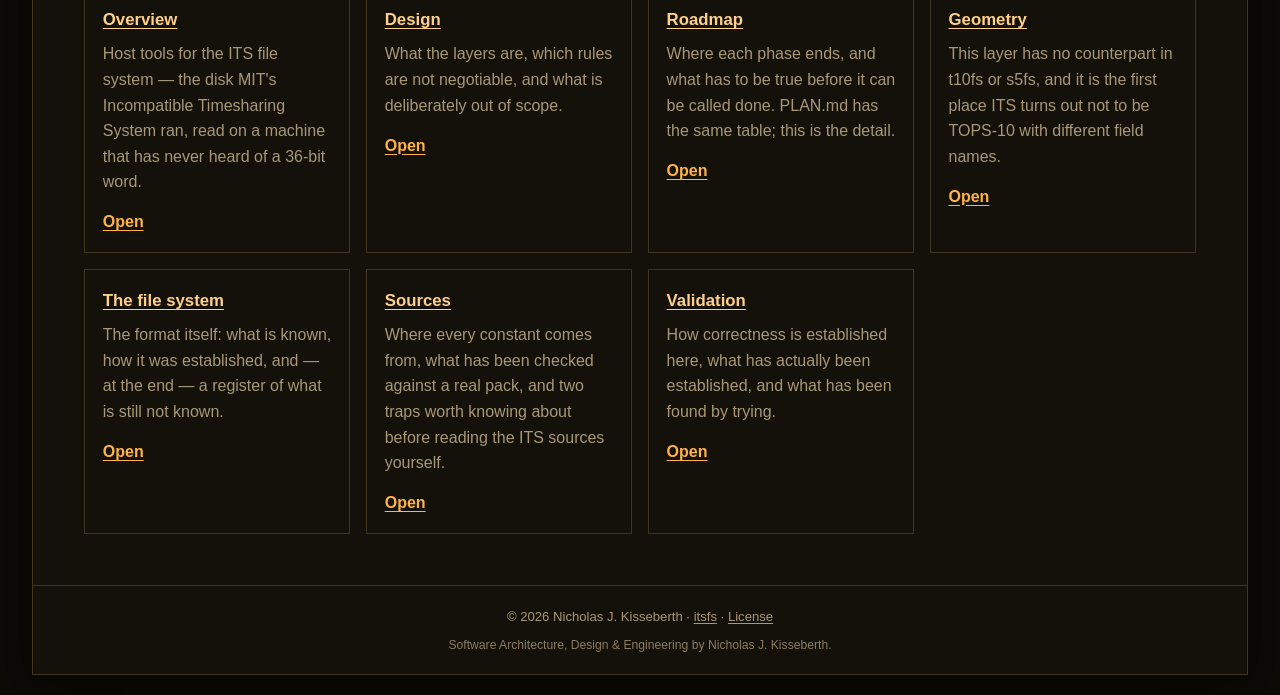
==== commit 20d15c1b: "phase 9: the tape container, the DUMP archive layer, and a file that round-trips Squashed from 3 adj" ====
--- a/gh-pages/public/index.html
+++ b/gh-pages/public/index.html
@@ -13,7 +13,7 @@
     <header class="site-header">
       <a class="brand" href="index.html">
         <img class="brand__icon" src="assets/logo-itsfs.svg" alt="" aria-hidden="true">
-        <span class="brand__name">itsfs</span><span class="brand__badge">phases 0-8 bar one: ITS accepts a file system built here from nothing</span>
+        <span class="brand__name">itsfs</span><span class="brand__badge">phases 0-9 done bar one: a file round-trips through ITS and back out unchanged</span>
       </a>
       <nav class="top-nav" aria-label="Primary">
         <a href="overview/index.html">Overview</a>
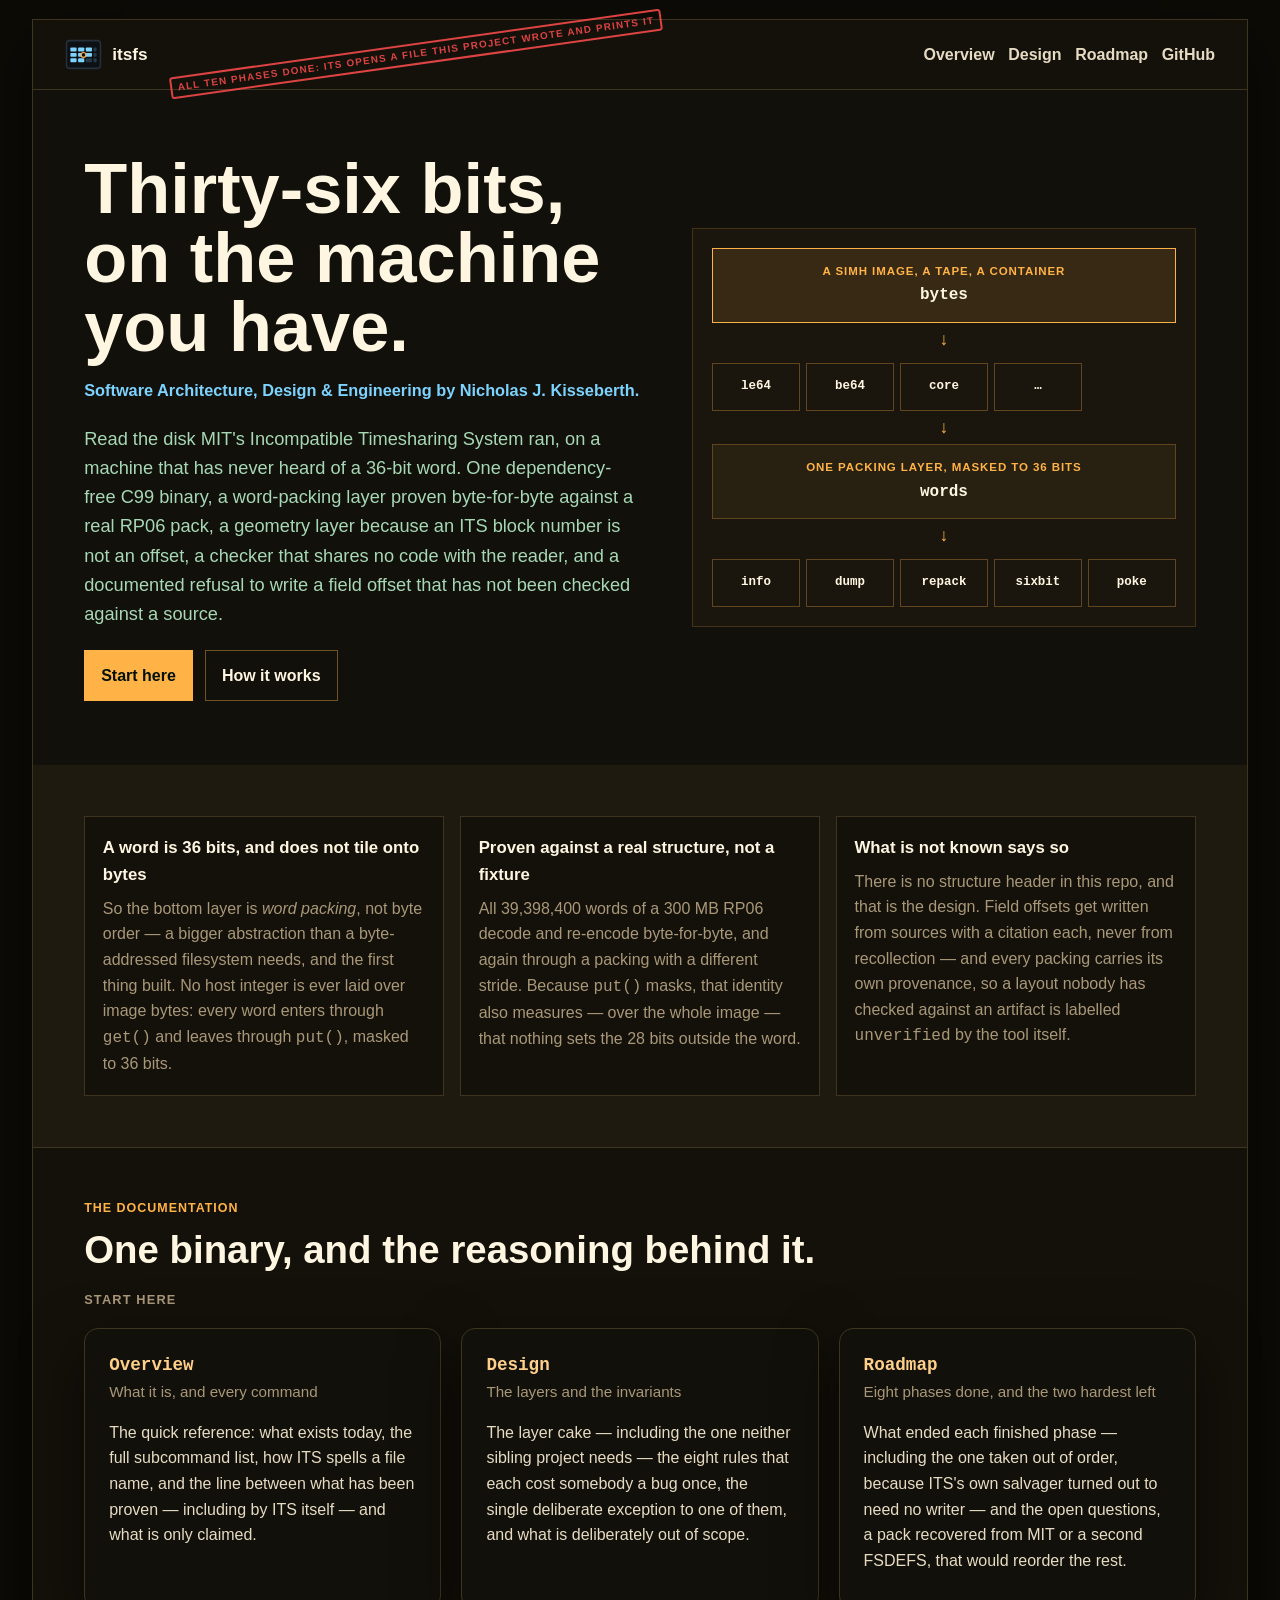
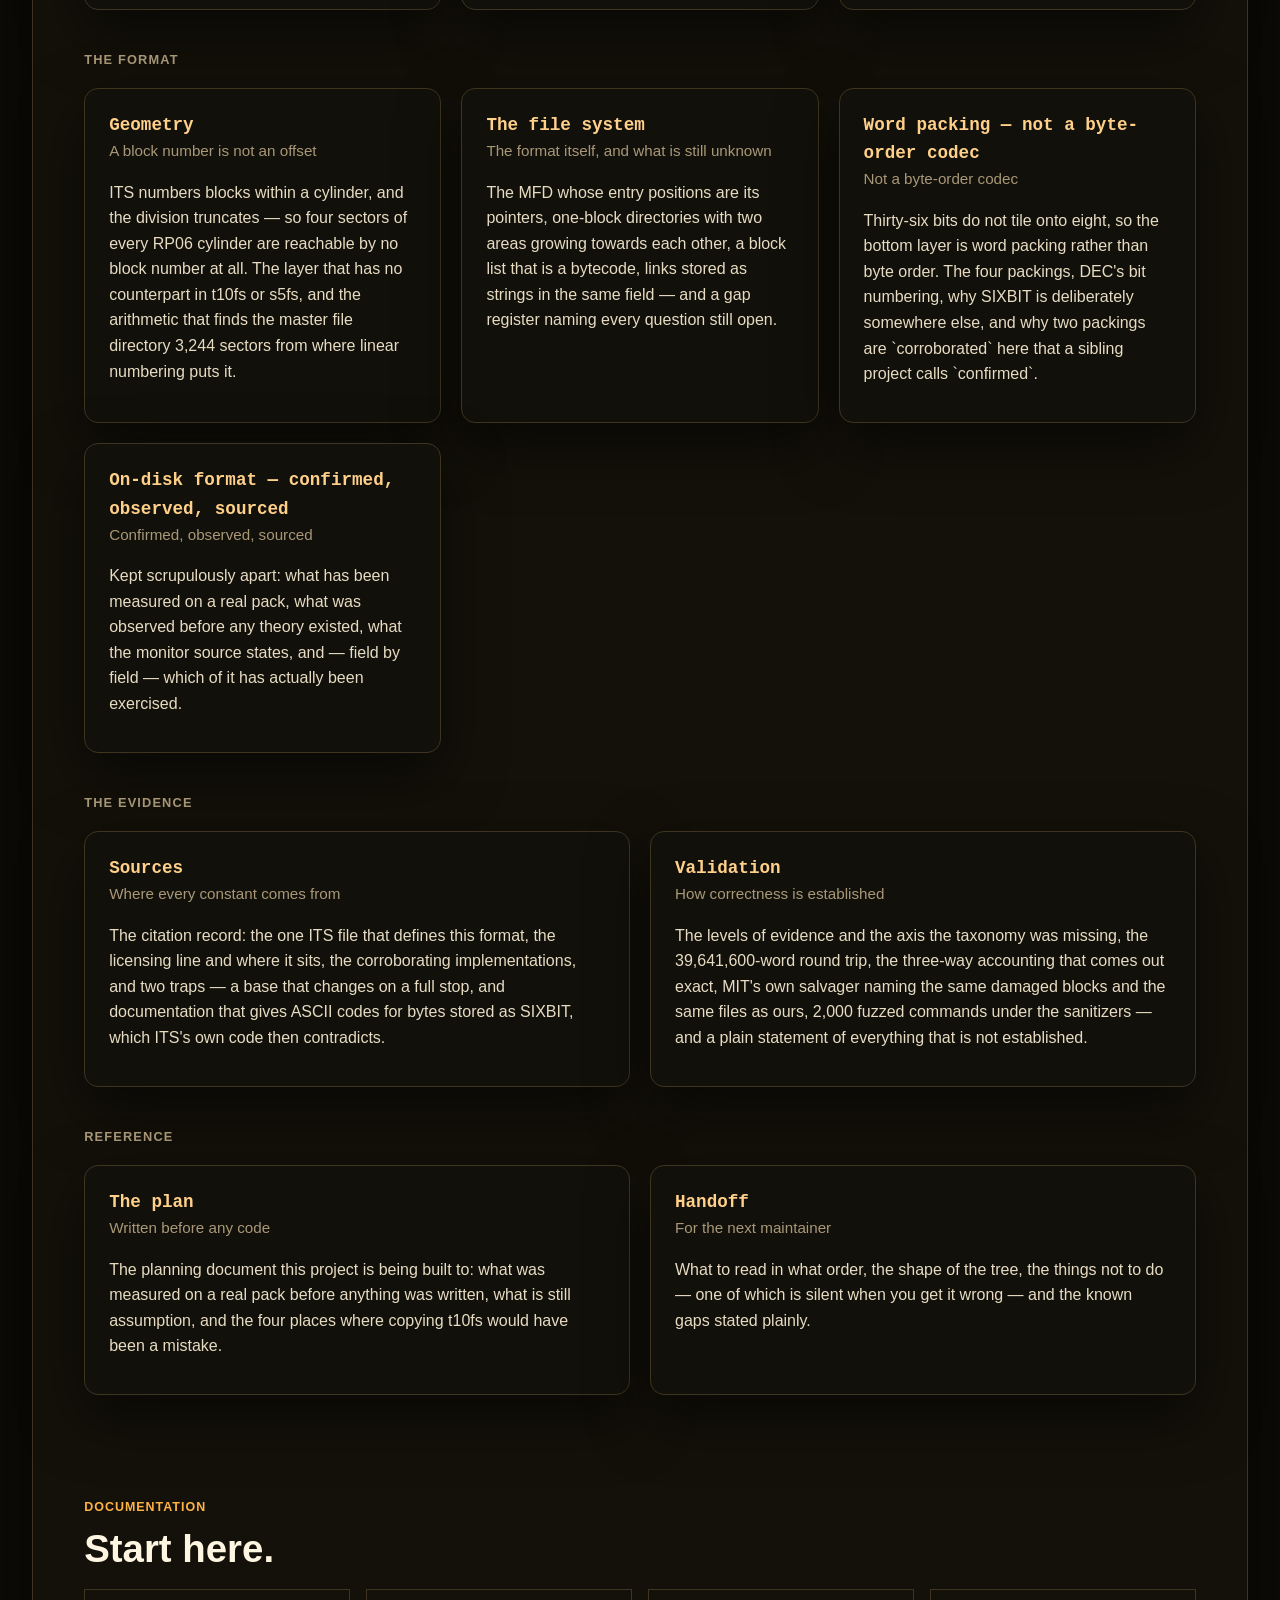
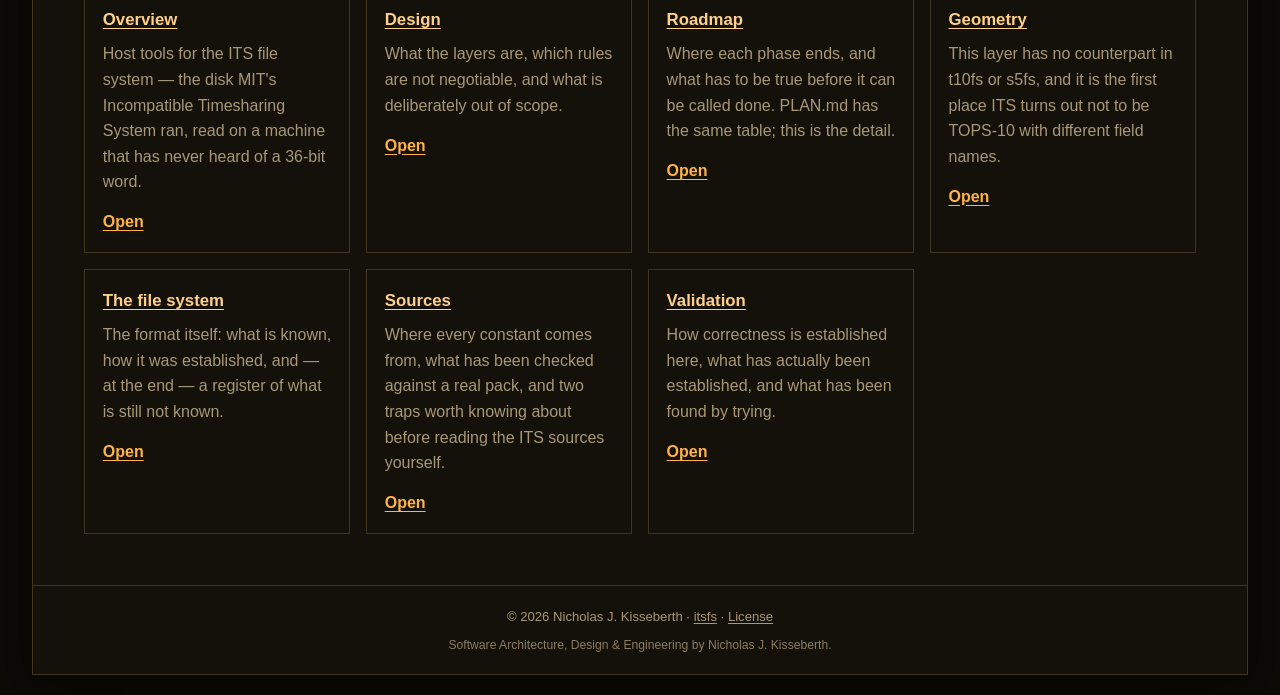
==== commit f25d5705: "phase 8, finished: ITS opens a file this project wrote and prints it   :print KSHACK;ITSFS TXT    HE" ====
--- a/gh-pages/public/index.html
+++ b/gh-pages/public/index.html
@@ -13,7 +13,7 @@
     <header class="site-header">
       <a class="brand" href="index.html">
         <img class="brand__icon" src="assets/logo-itsfs.svg" alt="" aria-hidden="true">
-        <span class="brand__name">itsfs</span><span class="brand__badge">phases 0-9 done bar one: a file round-trips through ITS and back out unchanged</span>
+        <span class="brand__name">itsfs</span><span class="brand__badge">all ten phases done: ITS opens a file this project wrote and prints it</span>
       </a>
       <nav class="top-nav" aria-label="Primary">
         <a href="overview/index.html">Overview</a>
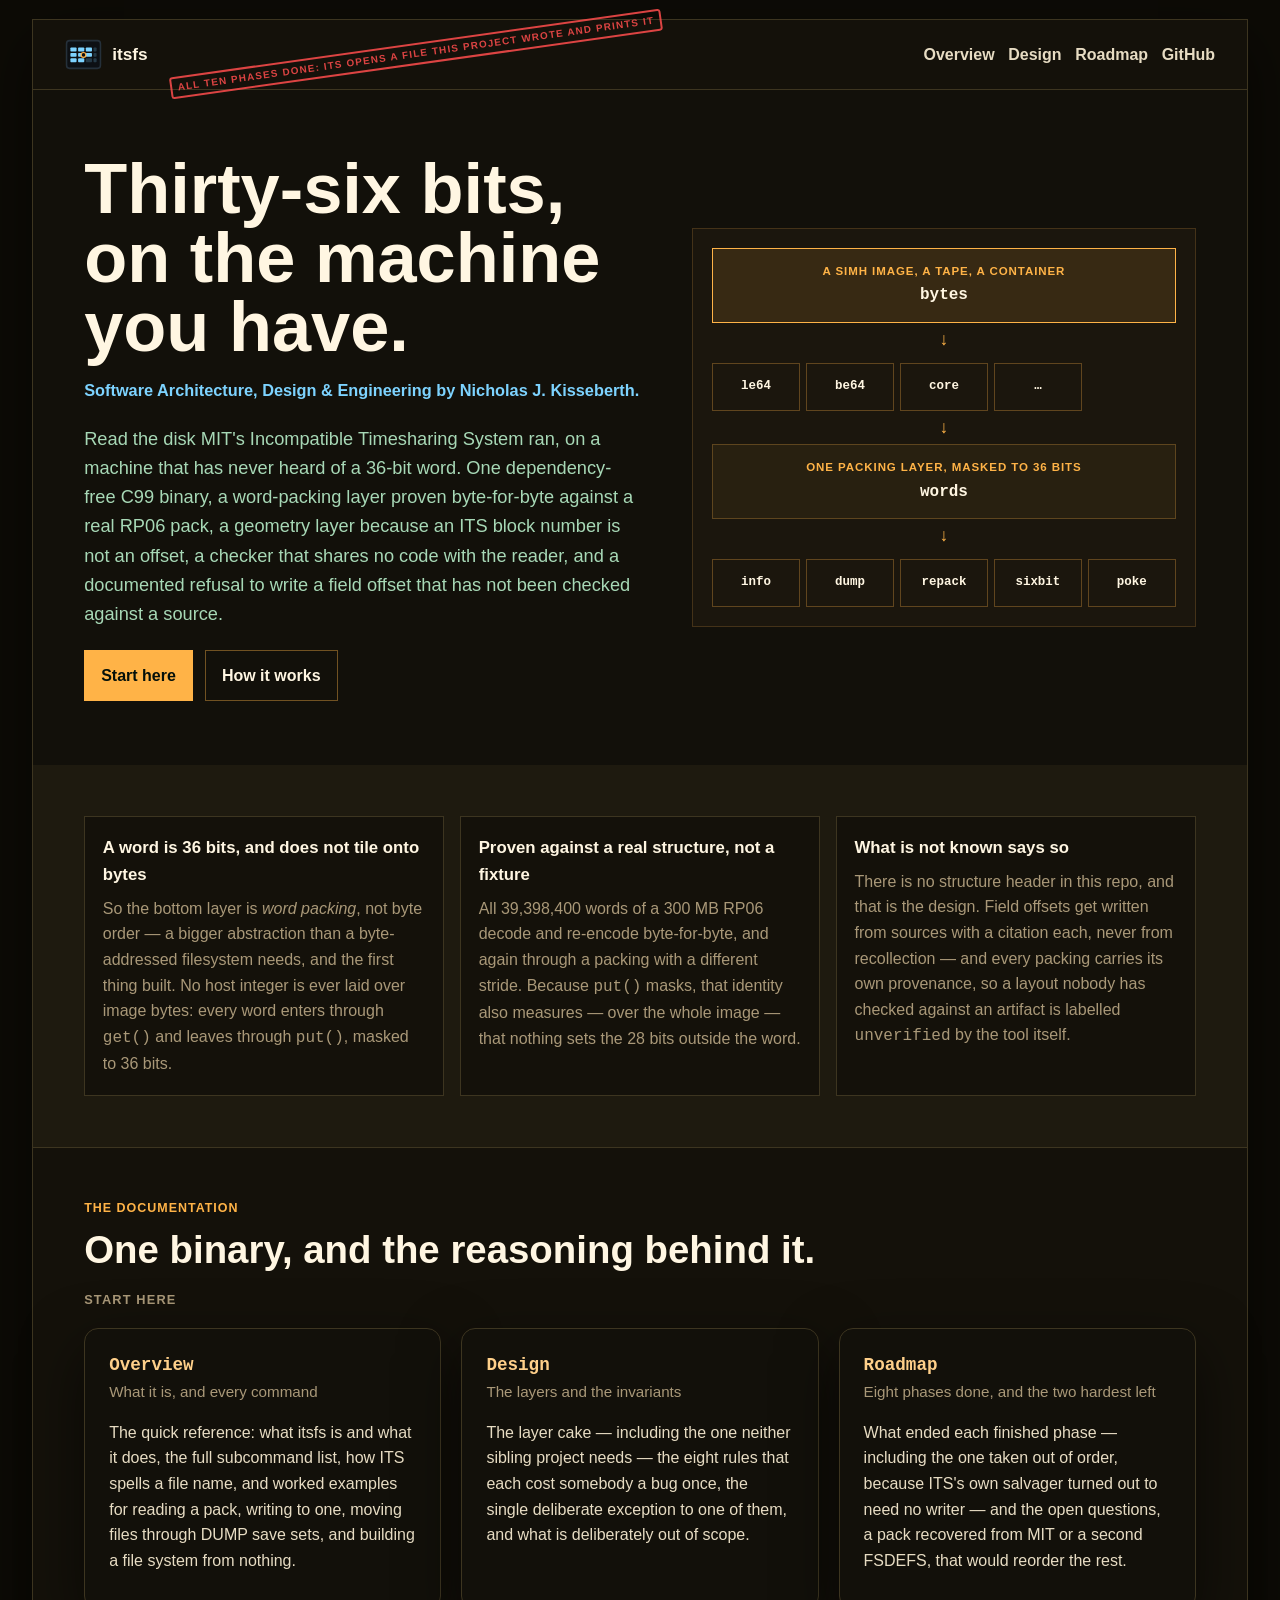
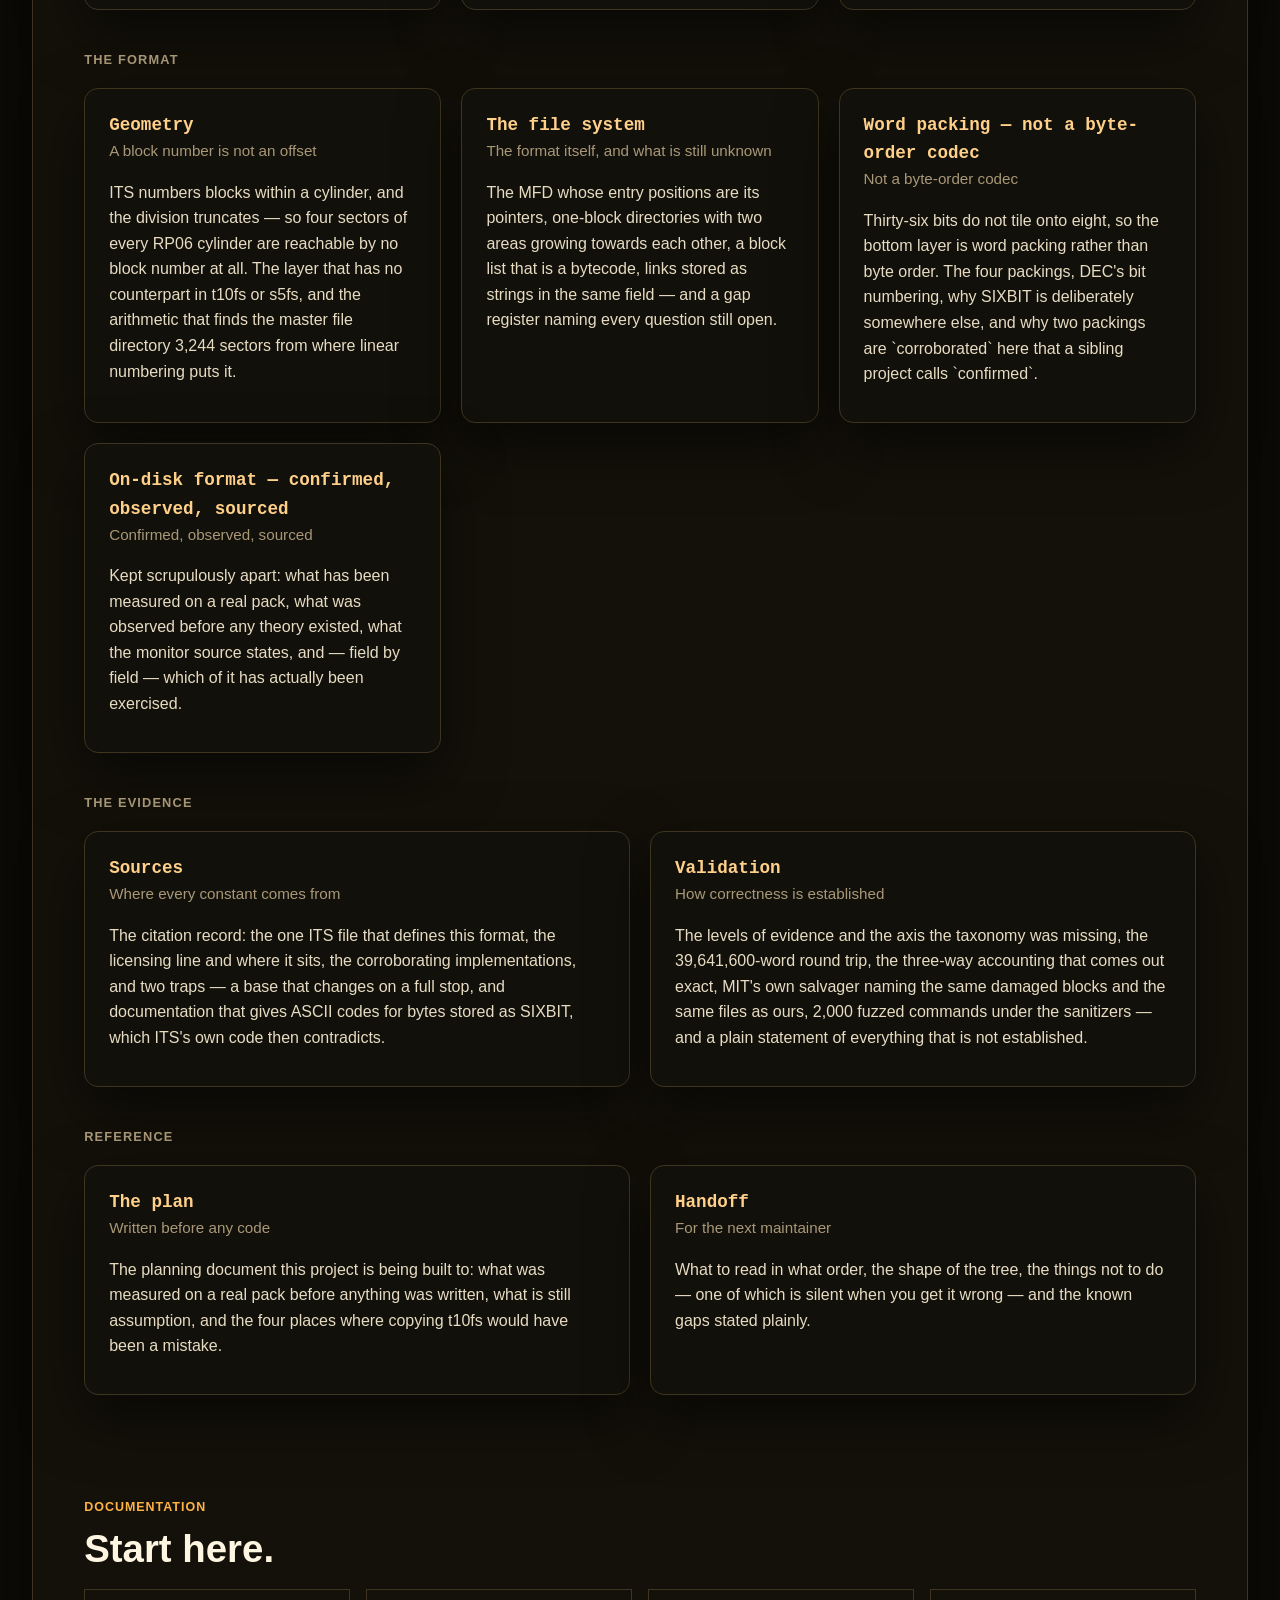
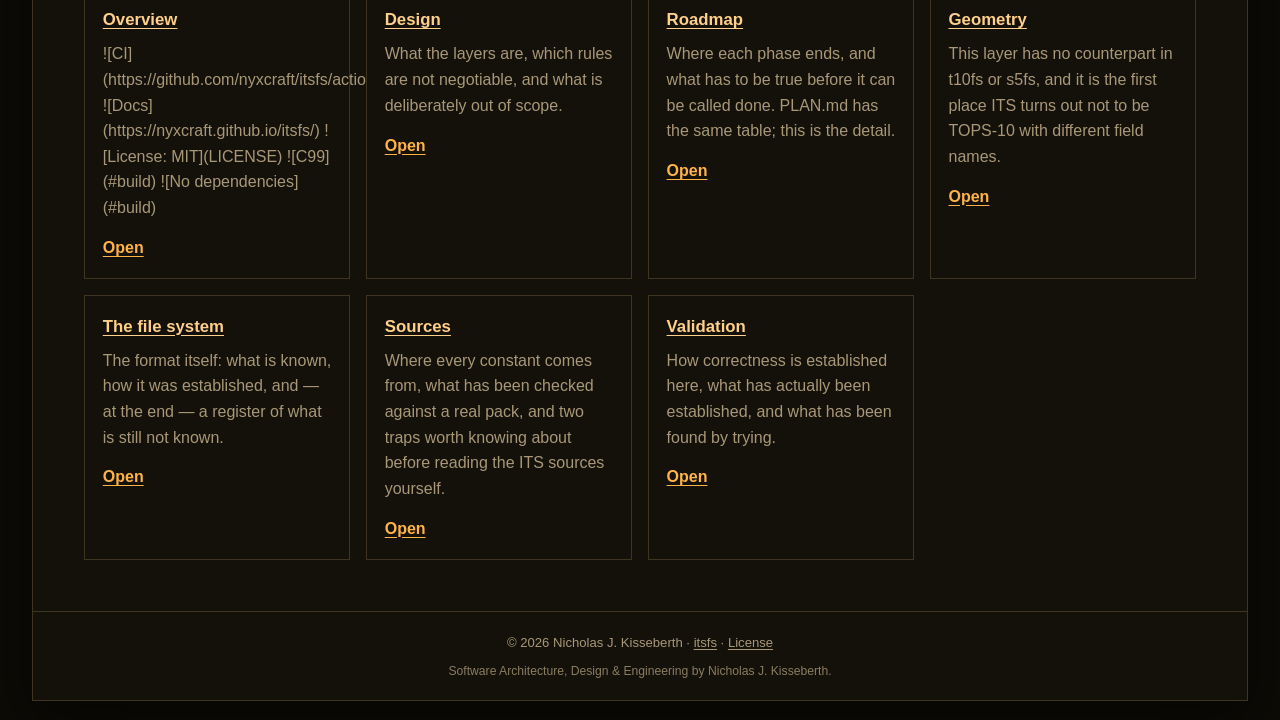
==== commit 0da7f41c: "README: what it is, what it does, and how -- with the examples run The README had grown into a devel" ====
--- a/gh-pages/public/index.html
+++ b/gh-pages/public/index.html
@@ -78,7 +78,7 @@
           <article class="tool-card">
             <h4><a href="overview/index.html">Overview</a></h4>
             <p class="tool-card__tagline">What it is, and every command</p>
-            <p>The quick reference: what exists today, the full subcommand list, how ITS spells a file name, and the line between what has been proven — including by ITS itself — and what is only claimed.</p>
+            <p>The quick reference: what itsfs is and what it does, the full subcommand list, how ITS spells a file name, and worked examples for reading a pack, writing to one, moving files through DUMP save sets, and building a file system from nothing.</p>
           </article>
           <article class="tool-card">
             <h4><a href="design/index.html">Design</a></h4>
@@ -158,7 +158,7 @@
         <div class="doc-grid">
 <article class="doc-card">
   <h3><a href="overview/index.html">Overview</a></h3>
-  <p>Host tools for the ITS file system — the disk MIT&#x27;s Incompatible Timesharing System ran, read on a machine that has never heard of a 36-bit word.</p>
+  <p>![CI](https://github.com/nyxcraft/itsfs/actions/workflows/ci.yml) ![Docs](https://nyxcraft.github.io/itsfs/) ![License: MIT](LICENSE) ![C99](#build) ![No dependencies](#build)</p>
   <a class="doc-card__link" href="overview/index.html">Open</a>
 </article>
 <article class="doc-card">
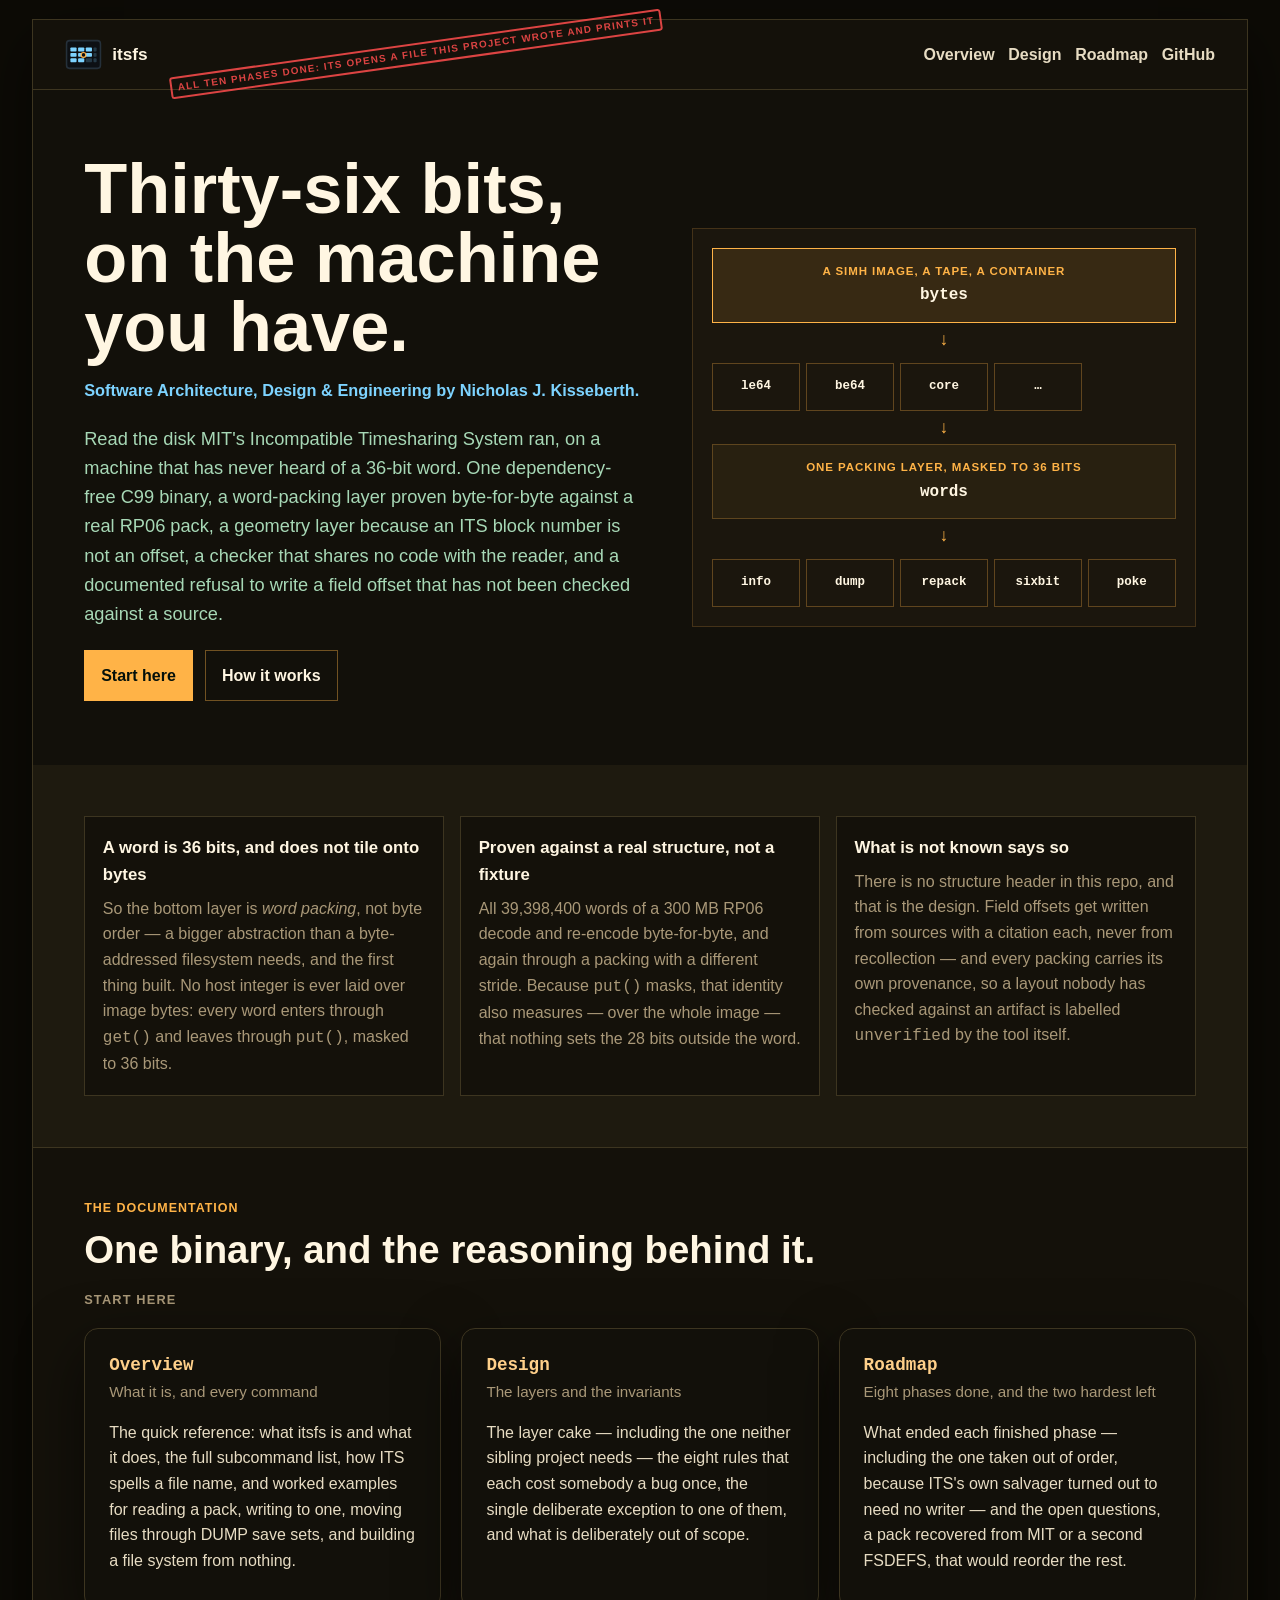
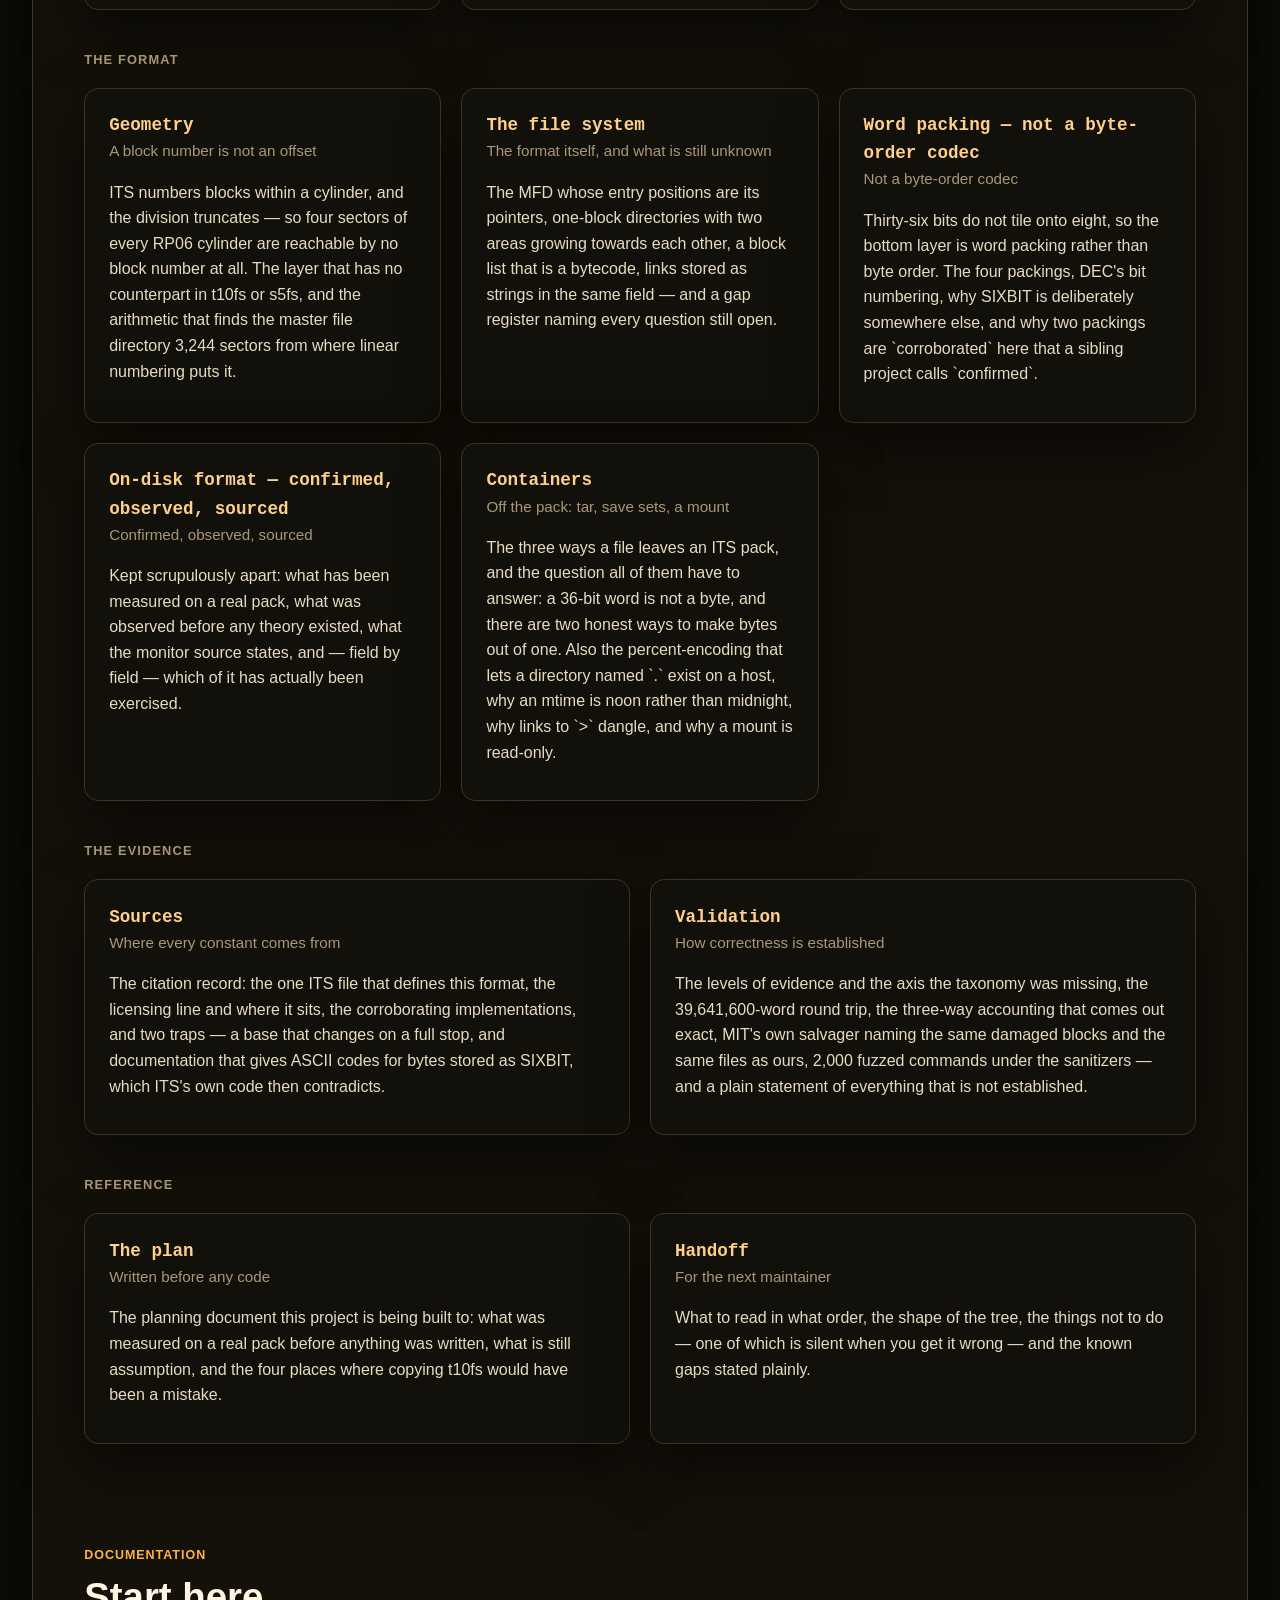
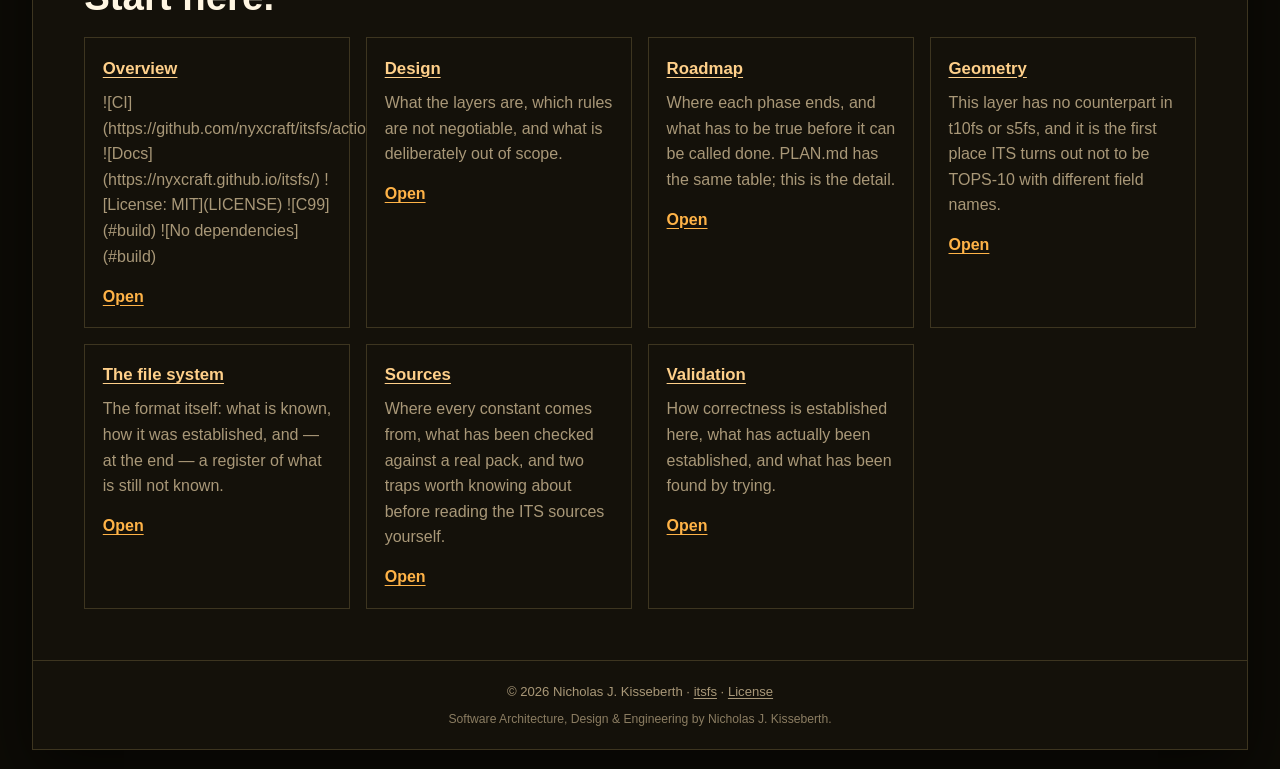
==== commit 69c0396f: "cp, ncheck, du -- and UNAUTH turns out to be readable Three s5fs gaps, and a correction that came ou" ====
--- a/gh-pages/public/index.html
+++ b/gh-pages/public/index.html
@@ -115,6 +115,11 @@
             <p class="tool-card__tagline">Confirmed, observed, sourced</p>
             <p>Kept scrupulously apart: what has been measured on a real pack, what was observed before any theory existed, what the monitor source states, and — field by field — which of it has actually been exercised.</p>
           </article>
+          <article class="tool-card">
+            <h4><a href="containers/index.html">Containers</a></h4>
+            <p class="tool-card__tagline">Off the pack: tar, save sets, a mount</p>
+            <p>The three ways a file leaves an ITS pack, and the question all of them have to answer: a 36-bit word is not a byte, and there are two honest ways to make bytes out of one. Also the percent-encoding that lets a directory named `.` exist on a host, why an mtime is noon rather than midnight, why links to `&gt;` dangle, and why a mount is read-only.</p>
+          </article>
         </div>
       </section>
       <section class="tool-group">
